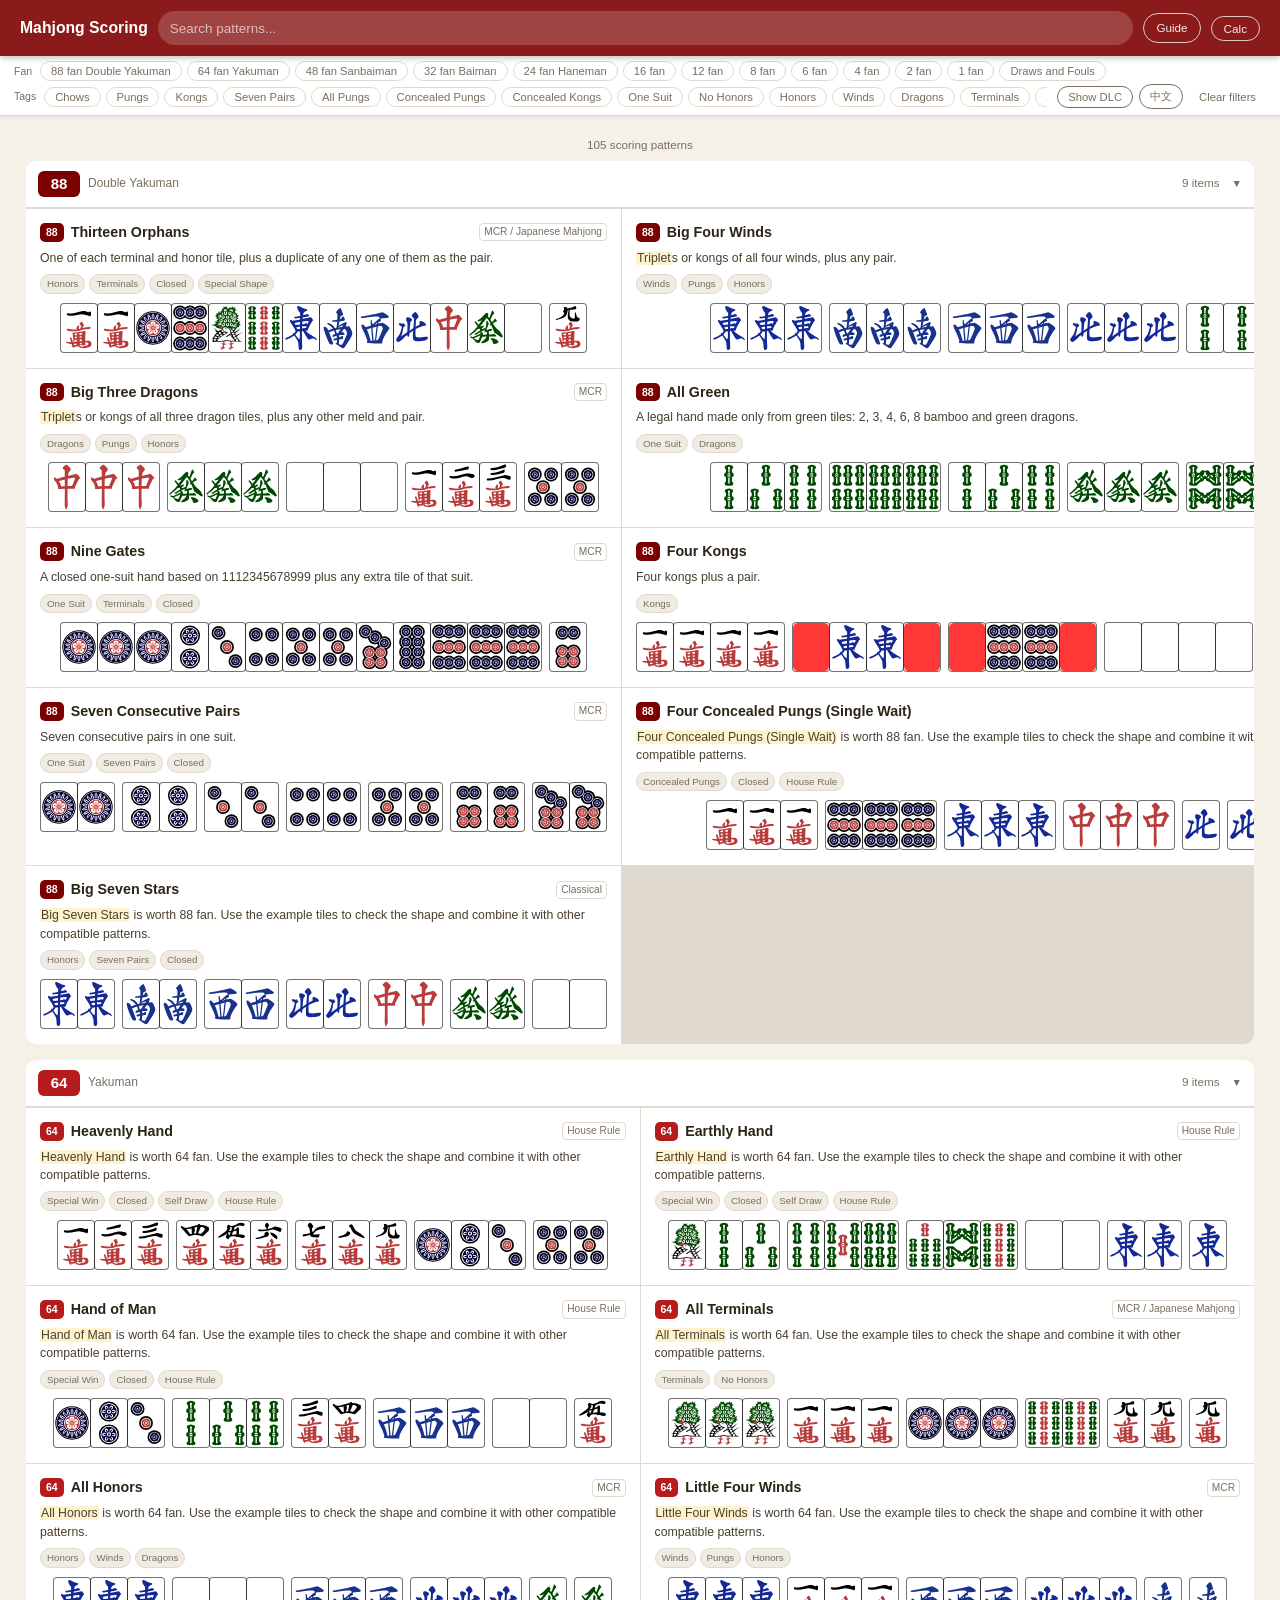
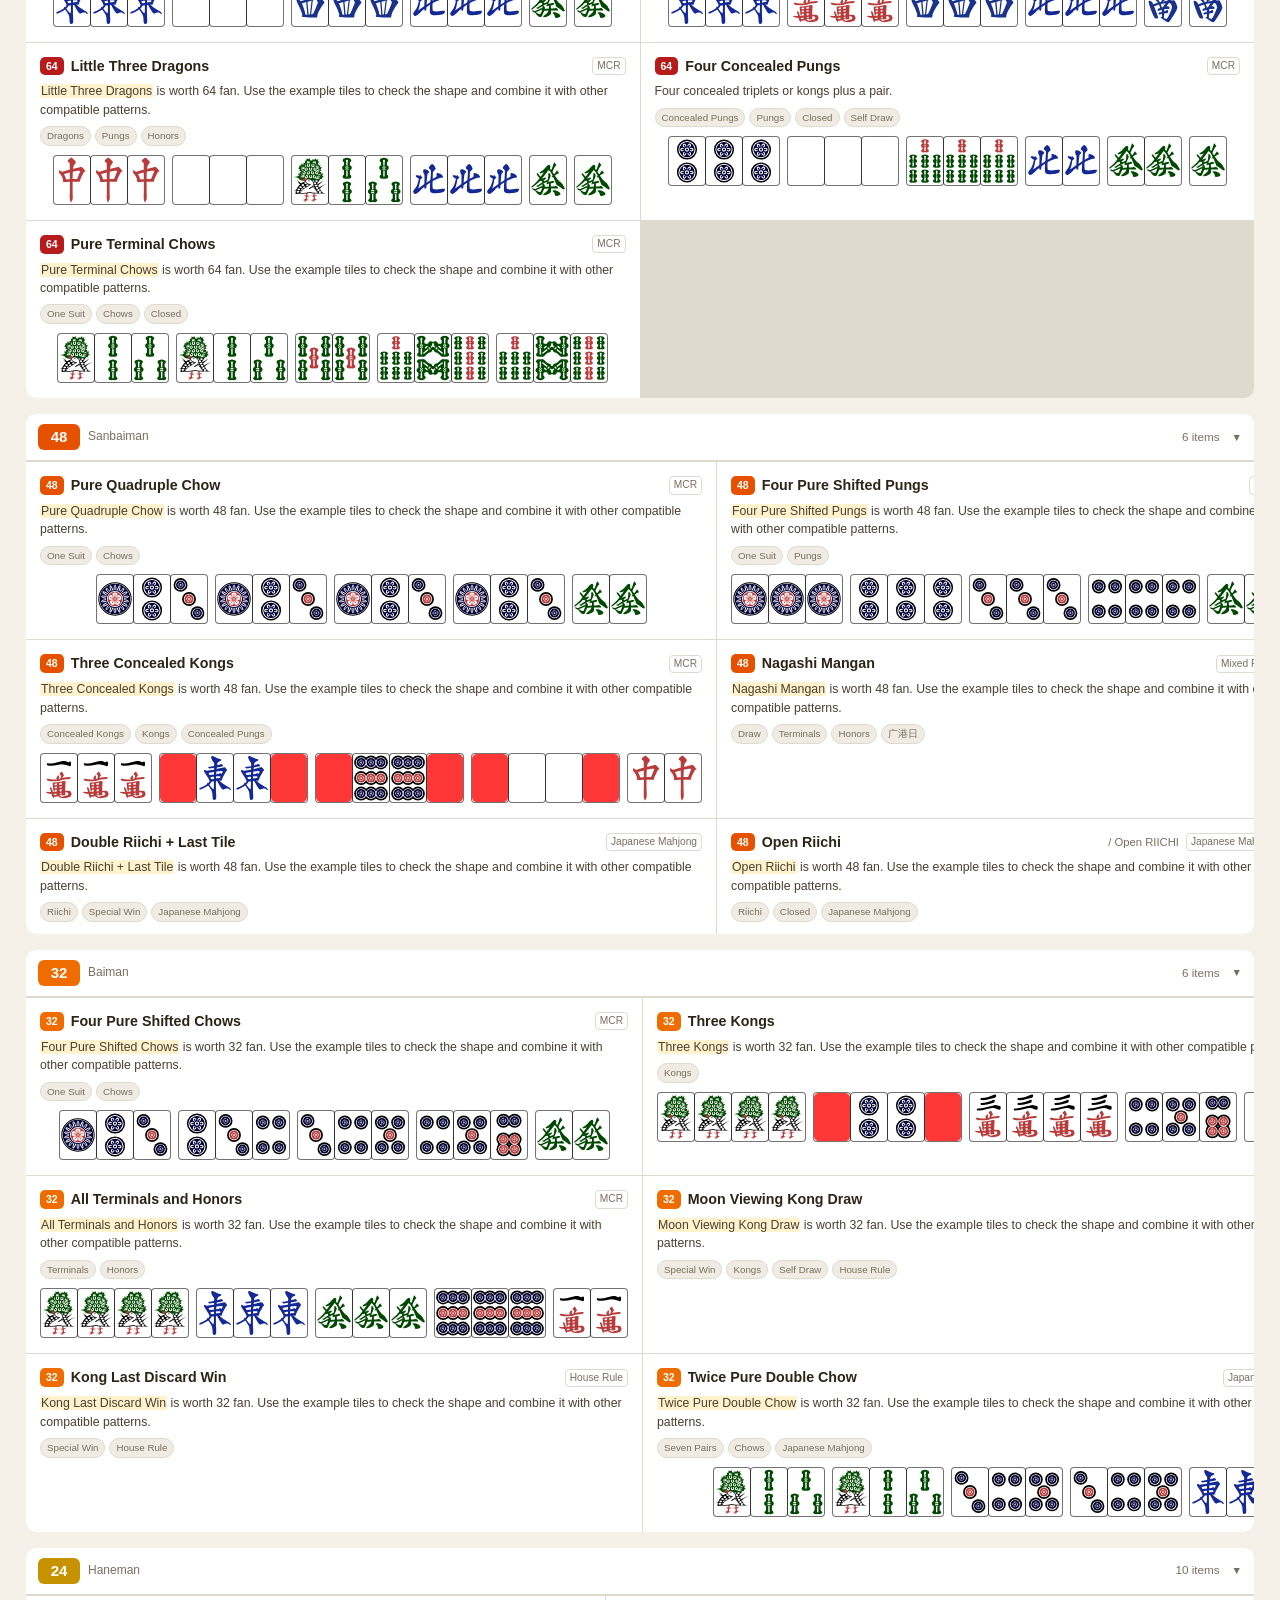
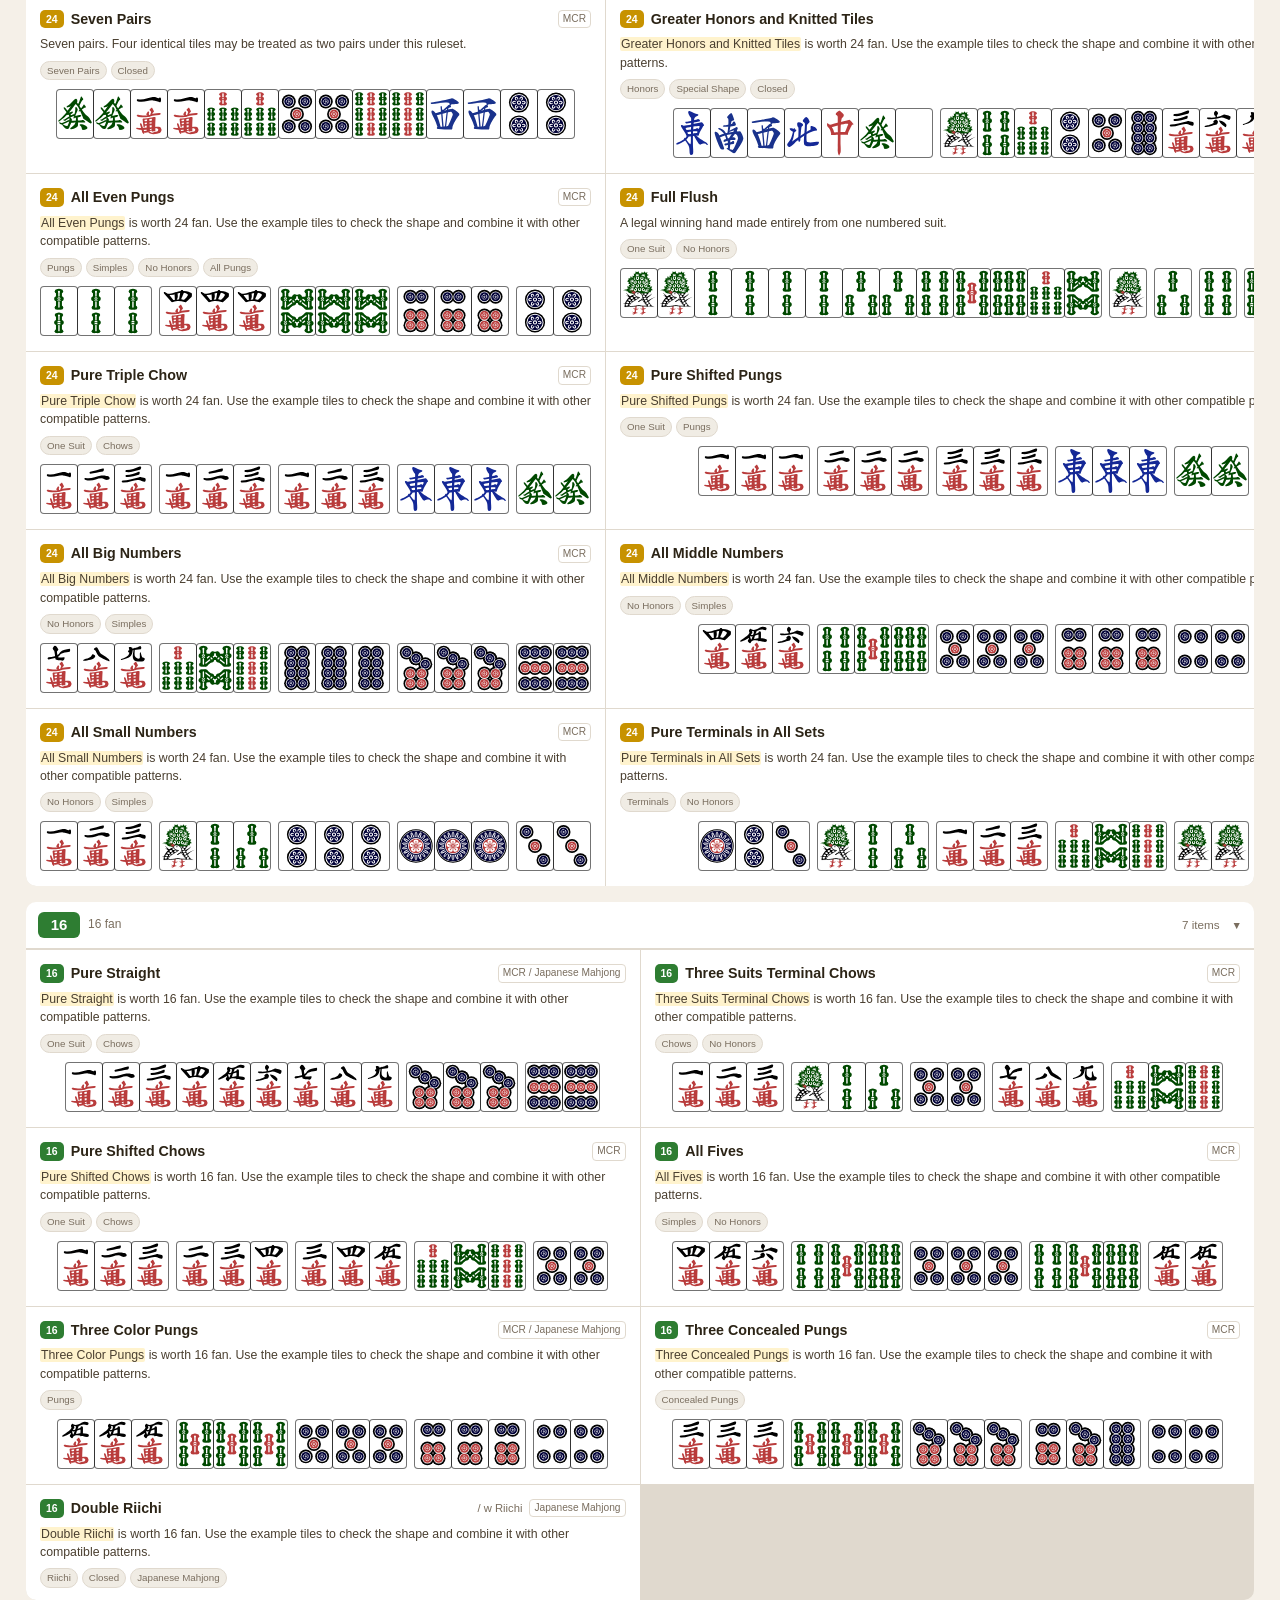
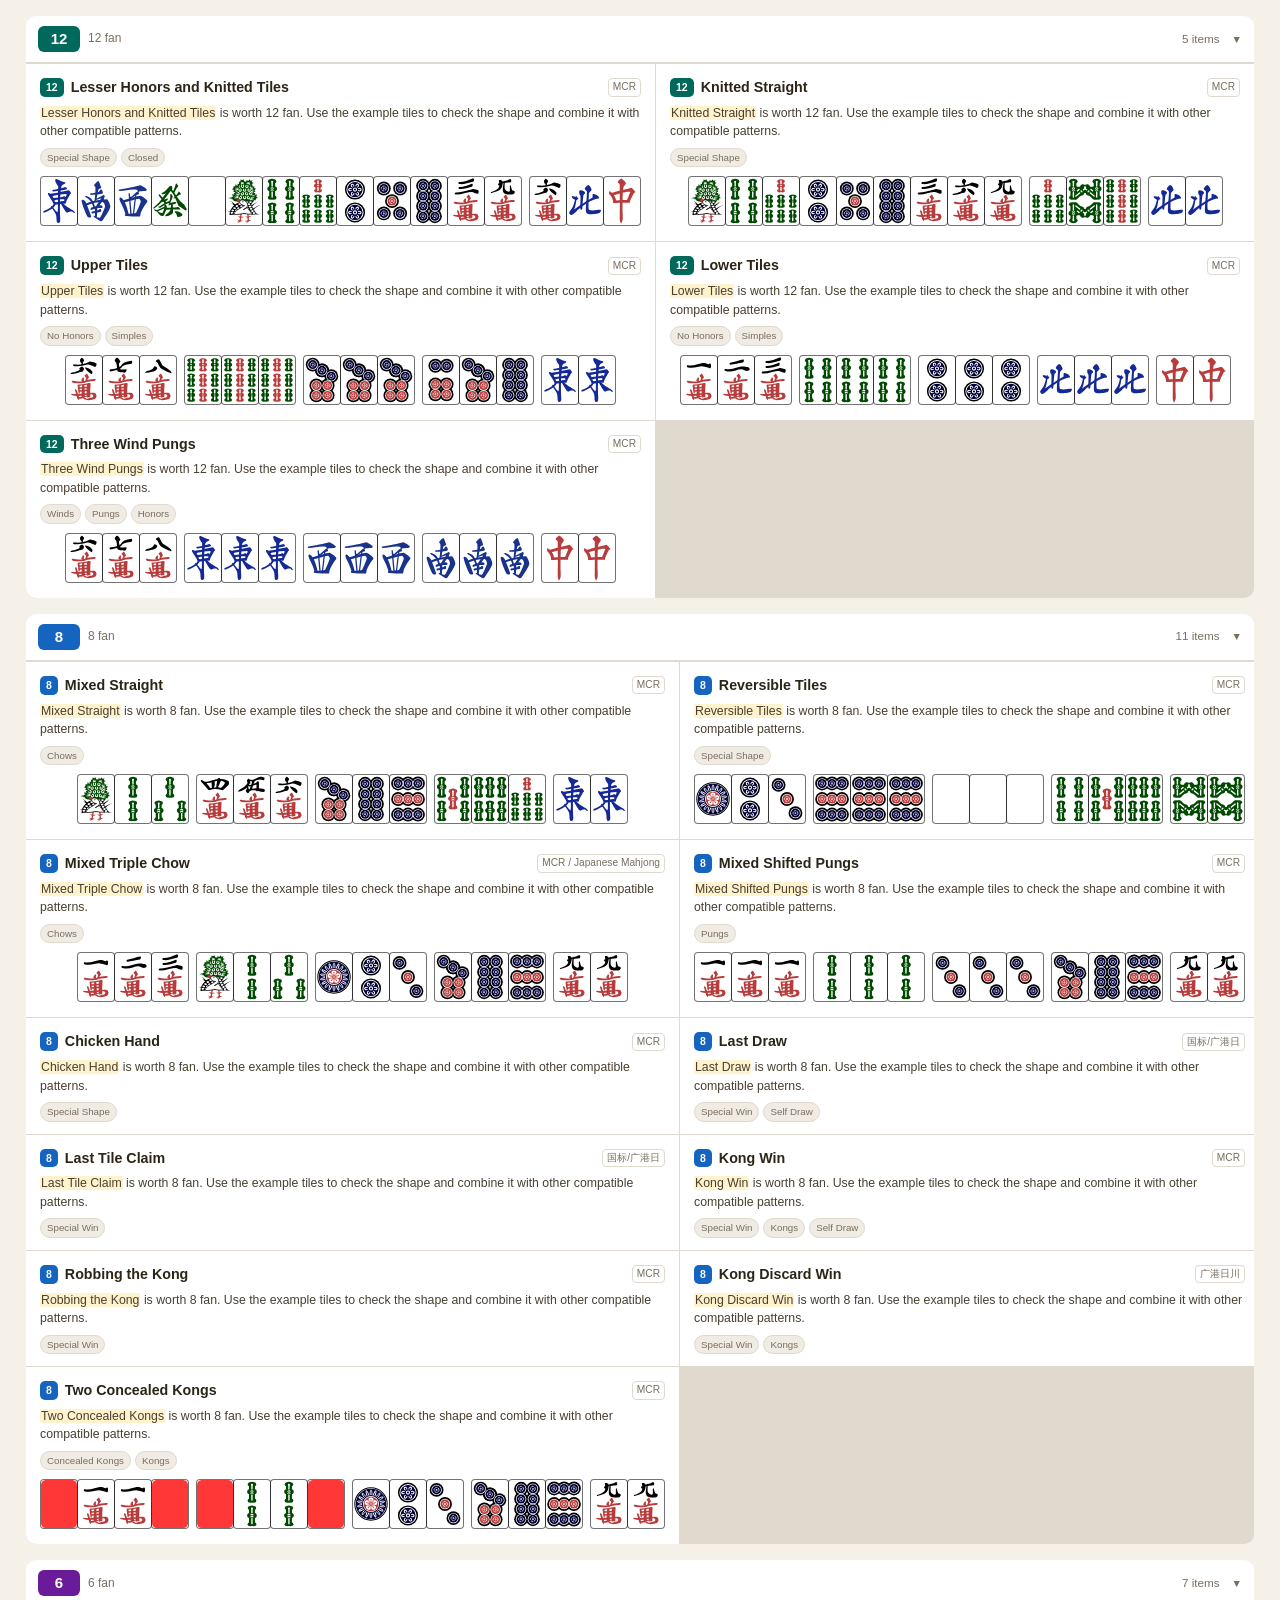
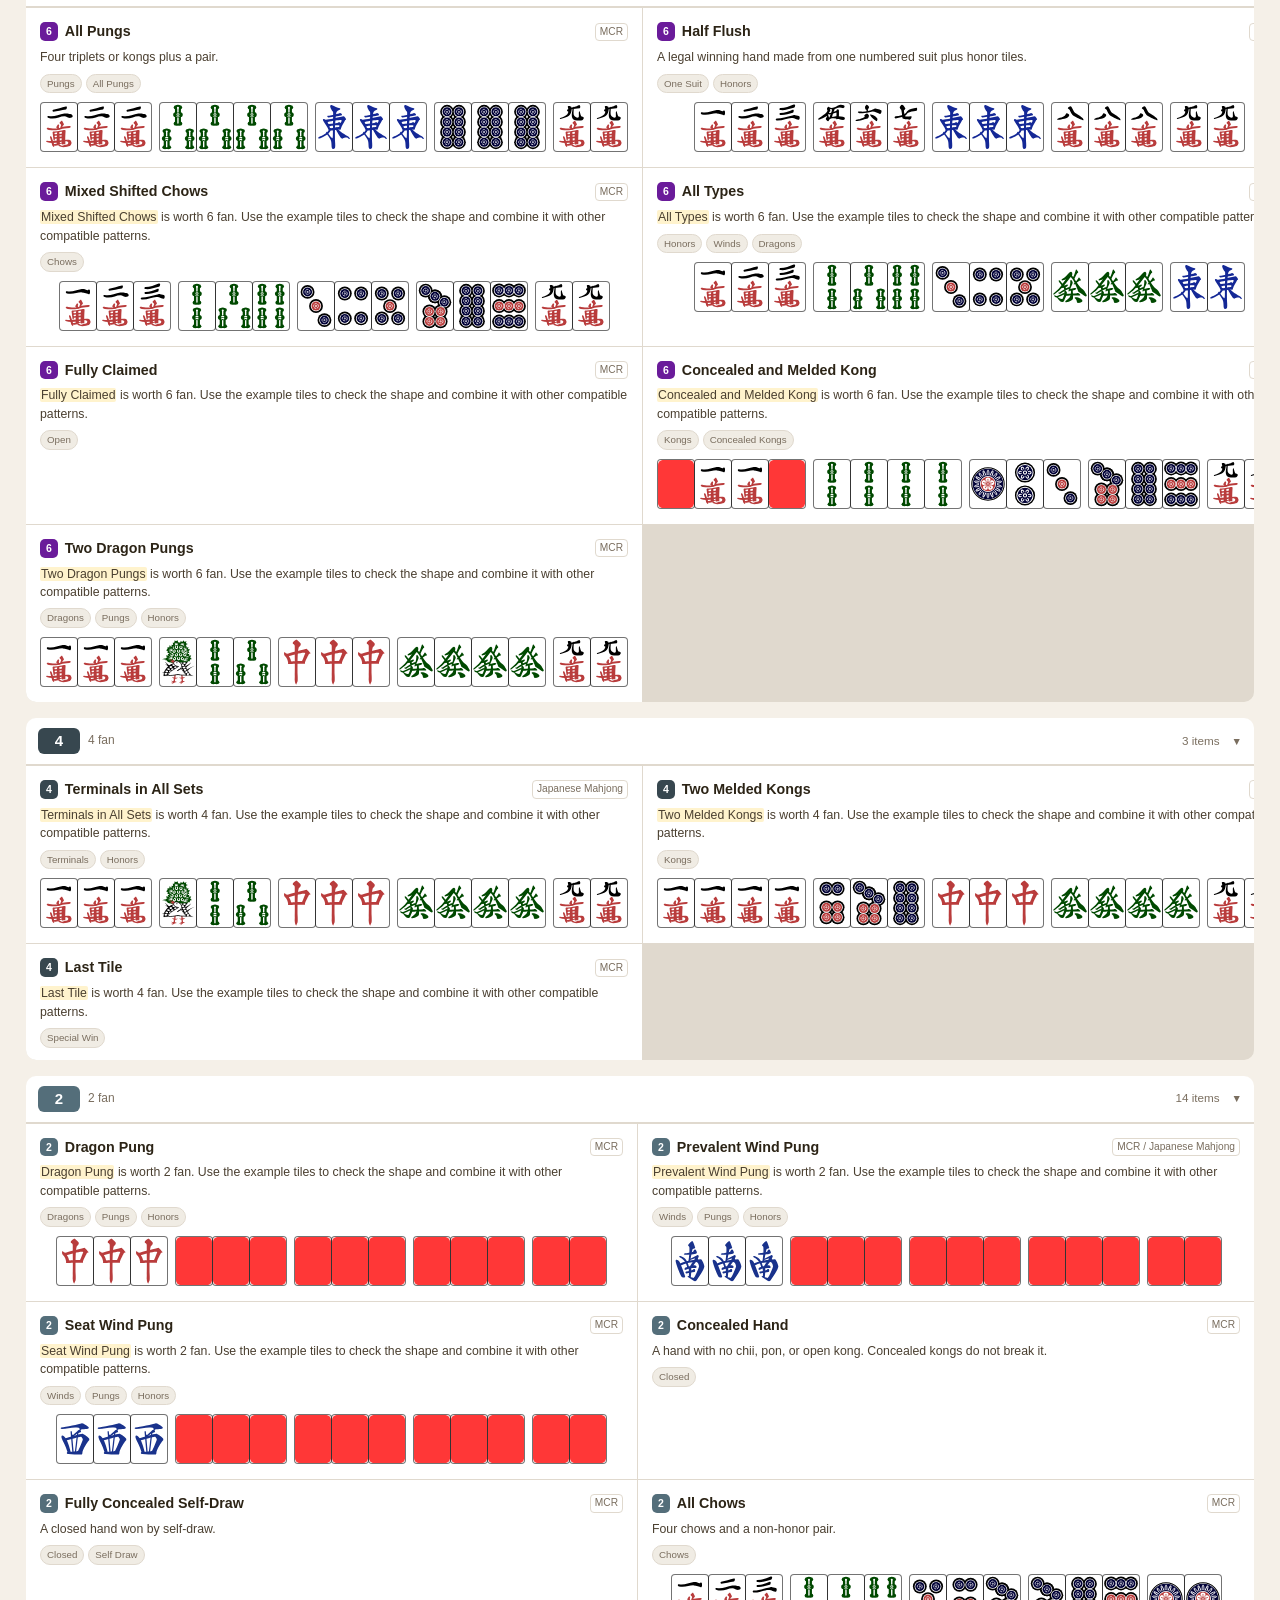
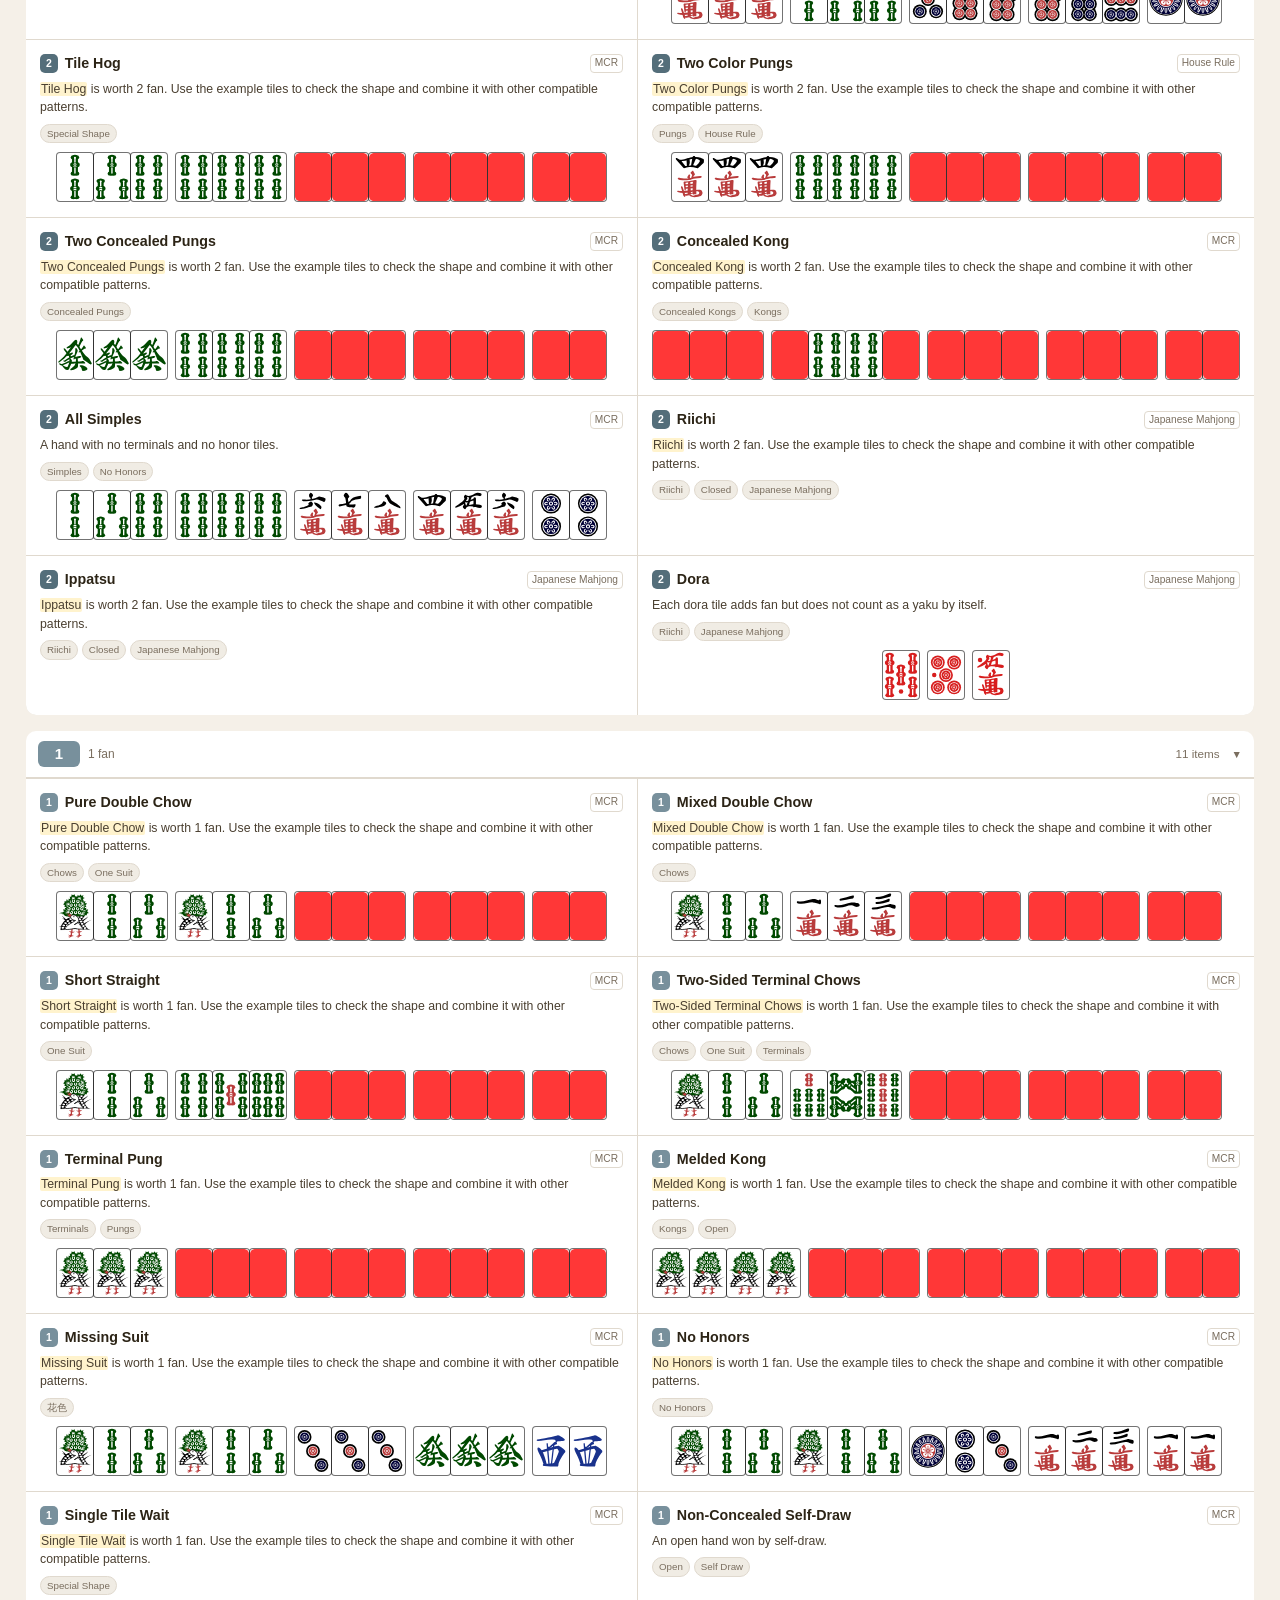
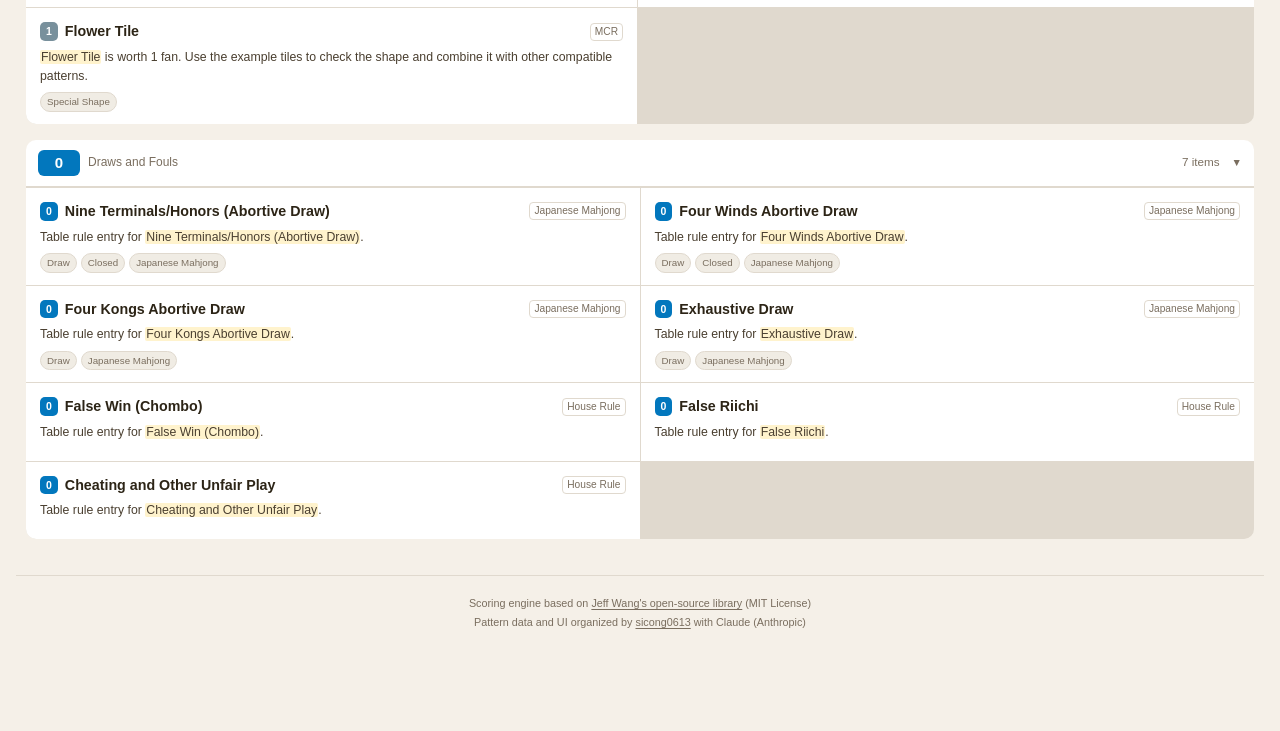
==== en/index.html @ 8b818575 "fix: concealed kong no longer breaks concealed-hand (门清) A concealed kong (暗杠) is a concealed triple" ====
<!DOCTYPE html>
<html lang="en">
<head>
  <meta charset="UTF-8">
  <meta name="viewport" content="width=device-width, initial-scale=1.0">
  <meta name="description" content="Mahjong scoring-pattern quick reference and hand calculator">
  <base href="../">
  <title>Mahjong Scoring Reference</title>
  <link rel="stylesheet" href="style.css?v=12">
</head>
<body>

  <header id="site-header">
    <div class="header-inner">
      <h1>Mahjong Scoring</h1>
      <input type="search" id="search-input" placeholder="Search patterns..." autocomplete="off" spellcheck="false">
      <a href="en/instruction.html" class="btn-outline" title="Beginner guide">Guide</a>
      <button id="hand-calc-btn" class="btn-outline" title="Hand calculator">Calc</button>
    </div>
  </header>

  <div id="filter-bar">
    <div class="filter-row" id="fan-filter-row">
      <span class="filter-label">Fan</span>
      <div class="chip-group" id="fan-chips"></div>
    </div>
    <div class="filter-row" id="tag-filter-row">
      <span class="filter-label">Tags</span>
      <div class="chip-group" id="tag-chips"></div>
    </div>
    <div class="filter-row filter-actions">
      <button id="dlc-toggle" class="btn-outline btn-sm">Show DLC</button>
      <button id="lang-toggle" class="btn-outline btn-sm">中文</button>
      <button id="clear-filters" class="btn-ghost btn-sm">Clear filters</button>
    </div>
  </div>

  <div id="results-summary"></div>

  <main id="fan-list"></main>

  <div id="calc-bar" class="hidden">
    <div class="calc-bar-inner">
      <span>Selected <strong id="calc-count">0</strong></span>
      <span class="calc-sep">|</span>
      <span>Total <strong id="calc-total">0</strong> fan</span>
      <button id="calc-clear" class="btn-ghost btn-sm">Clear</button>
      <button id="calc-close" class="btn-outline btn-sm">Exit</button>
    </div>
  </div>

  <div id="hand-calc-page" class="hc-page hidden">
    <div class="hc-topbar">
      <button id="hc-back" class="hc-btn-ghost" data-i18n="← 返回">← Back</button>
      <span class="hc-title" data-i18n="手牌计番">Hand Calc</span>
      <button id="hc-clear-all" class="hc-btn-ghost" data-i18n="清空">Clear</button>
    </div>

    <div class="hc-content">
      <div class="hc-section">
        <div class="hc-section-label"><span data-i18n="立牌">Standing</span> <span id="hc-standing-count">0/13</span></div>
        <div id="hc-standing-area" class="hc-tile-row"></div>
      </div>

      <div class="hc-section hc-win-row">
        <div class="hc-section-label"><span data-i18n="和牌张">Winning Tile</span></div>
        <div id="hc-win-area" class="hc-tile-row"></div>
        <div class="hc-select-tools">
          <label class="hc-select-toggle"><input type="checkbox" id="hc-select-mode"> Select</label>
          <button id="hc-set-meld" class="hc-btn-xs" disabled title="Make selected 3-4 tiles into a meld">Set Meld</button>
          <button id="hc-set-win" class="hc-btn-xs" disabled title="Set the selected tile as the winning tile">Win Tile</button>
          <button id="hc-del-sel" class="hc-btn-xs hc-btn-danger" disabled title="Delete selected tiles">Delete</button>
        </div>
      </div>

      <div class="hc-section">
        <div class="hc-section-label" data-i18n="副露">Melds</div>
        <div id="hc-meld-area" class="hc-meld-row"></div>
      </div>

      <div class="hc-section hidden" id="hc-buffer-section">
        <div class="hc-section-label"><span id="hc-buffer-label">Grouping (0/3)</span> <button id="hc-buffer-clear" class="hc-btn-ghost hc-btn-xs" data-i18n="取消">Cancel</button></div>
        <div id="hc-buffer-area" class="hc-tile-row"></div>
      </div>

      <div class="hc-section hc-settings">
        <label class="hc-check"><input type="checkbox" id="hc-self-drawn"> <span data-i18n="自摸">Self Draw</span></label>
        <label class="hc-check"><input type="checkbox" id="hc-dealer-win"> <span data-i18n="庄赢">Dealer</span></label>
        <label class="hc-check"><input type="checkbox" id="hc-last-tile"> <span data-i18n="和绝张">Last Tile</span></label>
        <label class="hc-check"><input type="checkbox" id="hc-kong-win"> <span data-i18n="杠上开花">Kong Draw</span></label>
        <label class="hc-check"><input type="checkbox" id="hc-gang-kai-chong"> <span data-i18n="杠上开铳">Kan Discard Win</span></label>
        <label class="hc-check"><input type="checkbox" id="hc-qiang-gang"> <span data-i18n="抢杠">Rob Kan</span></label>
        <label class="hc-check"><input type="checkbox" id="hc-wall-last"> <span data-i18n="海底捞月">Last Draw</span></label>
        <label class="hc-check"><input type="checkbox" id="hc-river-last"> <span data-i18n="河底捞鱼">Last Discard</span></label>
        <label class="hc-check"><input type="checkbox" id="hc-fan-tian_he"> <span data-i18n="天和">Heavenly Hand</span></label>
        <label class="hc-check"><input type="checkbox" id="hc-fan-di_he"> <span data-i18n="地和">Earthly Hand</span></label>
        <label class="hc-check"><input type="checkbox" id="hc-fan-ren_he"> <span data-i18n="人和">Hand of Man</span></label>
        <label class="hc-check"><input type="checkbox" id="hc-liuju-manguan"> <span data-i18n="流局满贯">Great Exhaustive Draw</span></label>
      </div>

      <div class="hc-section hc-winds">
        <label><span data-i18n="圈风">Round Wind</span> <select id="hc-prevalent"><option value="" selected data-i18n="—">—</option><option value="0" data-i18n="东">East</option><option value="1" data-i18n="南">South</option><option value="2" data-i18n="西">West</option><option value="3" data-i18n="北">North</option></select></label>
        <label><span data-i18n="门风">Seat Wind</span> <select id="hc-seat"><option value="" selected data-i18n="—">—</option><option value="0" data-i18n="东">East</option><option value="1" data-i18n="南">South</option><option value="2" data-i18n="西">West</option><option value="3" data-i18n="北">North</option></select></label>
        <label><span data-i18n="花牌">Flowers</span> <input type="number" id="hc-flowers" min="0" max="8" value="0"></label>
      </div>

      <div class="hc-section hc-dora-row">
        <label class="hc-check">
          <input type="checkbox" id="hc-dora">
          <span data-i18n="宝牌">Dora</span>
          <select id="hc-dora-count" disabled>
            <option value="1">1</option><option value="2">2</option><option value="3">3</option><option value="4">4</option><option value="5">5</option>
            <option value="6">6</option><option value="7">7</option><option value="8">8</option><option value="9">9</option><option value="10">10</option>
          </select>
          <span data-i18n="张">tiles</span>
        </label>
      </div>

      <div class="hc-section hc-riichi-row">
        <label class="hc-check">
          <input type="checkbox" id="hc-riichi">
          <select id="hc-riichi-type" disabled>
            <option value="riichi" data-i18n="立直">Riichi</option>
            <option value="double_riichi" data-i18n="二立直">Double Riichi</option>
            <option value="open_riichi" data-i18n="明牌立直">Open Riichi</option>
          </select>
        </label>
        <label class="hc-check">
          <input type="checkbox" id="hc-ippatsu" disabled>
          <span data-i18n="一发">Ippatsu</span>
        </label>
      </div>

      <div class="hc-section hc-calc-row">
        <button id="hc-calc-btn" class="hc-calc-btn" disabled data-i18n="计 算">Calculate</button>
        <button id="hc-upload-btn" class="hc-upload-btn" disabled title="Calculate and upload fan data">Upload</button>
        <button id="hc-recognize-btn" class="hc-recog-btn" title="Recognize tiles from a photo">📷</button>
        <button id="hc-kb-toggle" class="hc-kb-btn" title="Collapse keyboard">⌨</button>
      </div>

      <div id="hc-result" class="hc-result hidden"></div>
    </div>

    <div class="hc-bottom">
      <div class="hc-mode-row">
        <button class="hc-mode-btn active" data-mode="standing" data-i18n="立牌">Standing</button>
        <button class="hc-mode-btn" data-mode="meld" data-i18n="吃/碰">Chii/Pon</button>
        <button class="hc-mode-btn" data-mode="minggang" data-i18n="明杠">Open Kong</button>
        <button class="hc-mode-btn" data-mode="angang" data-i18n="暗杠">Concealed Kong</button>
      </div>
      <div id="hc-picker" class="hc-picker"></div>
    </div>

    <div id="hc-recog-modal" class="hc-recog-overlay hidden">
      <div class="hc-recog-box">
        <div class="hc-recog-head">
          <strong>Photo Recognition</strong>
          <button id="hc-recog-close" class="hc-btn-ghost">x</button>
        </div>
        <div class="hc-recog-bar">
          <input id="hc-recog-file" type="file" accept="image/*">
          <button id="hc-recog-roi" class="hc-recog-mini" hidden>Select hand area</button>
          <button id="hc-recog-clear" class="hc-recog-mini" hidden>Clear area</button>
        </div>
        <p class="hc-recog-hint">Upload a full photo, then draw a rectangle around your hand. Rotated tiles can be used to identify open melds or the winning tile.</p>
        <div id="hc-recog-msg" class="hc-recog-msg"></div>
        <canvas id="hc-recog-canvas" hidden></canvas>
        <div id="hc-recog-summary" class="hc-recog-summary"></div>
        <div id="hc-recog-tiles" class="hc-recog-tiles"></div>
        <div class="hc-recog-actions">
          <button id="hc-recog-fill-manual" class="hc-recog-mini" disabled title="Fill only standing tiles">Fill Standing</button>
          <button id="hc-recog-fill" class="hc-calc-btn" disabled>Accept</button>
        </div>
      </div>
    </div>
  </div>

  <footer id="site-footer">
    <p>Scoring engine based on <a href="https://github.com/summerinsects/mahjong-algorithm" target="_blank" rel="noopener">Jeff Wang's open-source library</a> (MIT License)</p>
    <p>Pattern data and UI organized by <a href="https://github.com/sicong0613/Mahjong_rules" target="_blank" rel="noopener">sicong0613</a> with Claude (Anthropic)</p>
  </footer>

  <script src="data/glossary_en.js?v=1"></script>
  <script src="data/fans.js?v=4"></script>
  <script src="data/fans_en.js?v=2"></script>
  <script src="data/wasm_name_map.js?v=3"></script>
  <script src="data/fan_calculator.js?v=3"></script>
  <script src="calculator.js?v=3"></script>
  <script src="calc-ui.js?v=19"></script>
  <script src="script.js?v=4"></script>
</body>
</html>
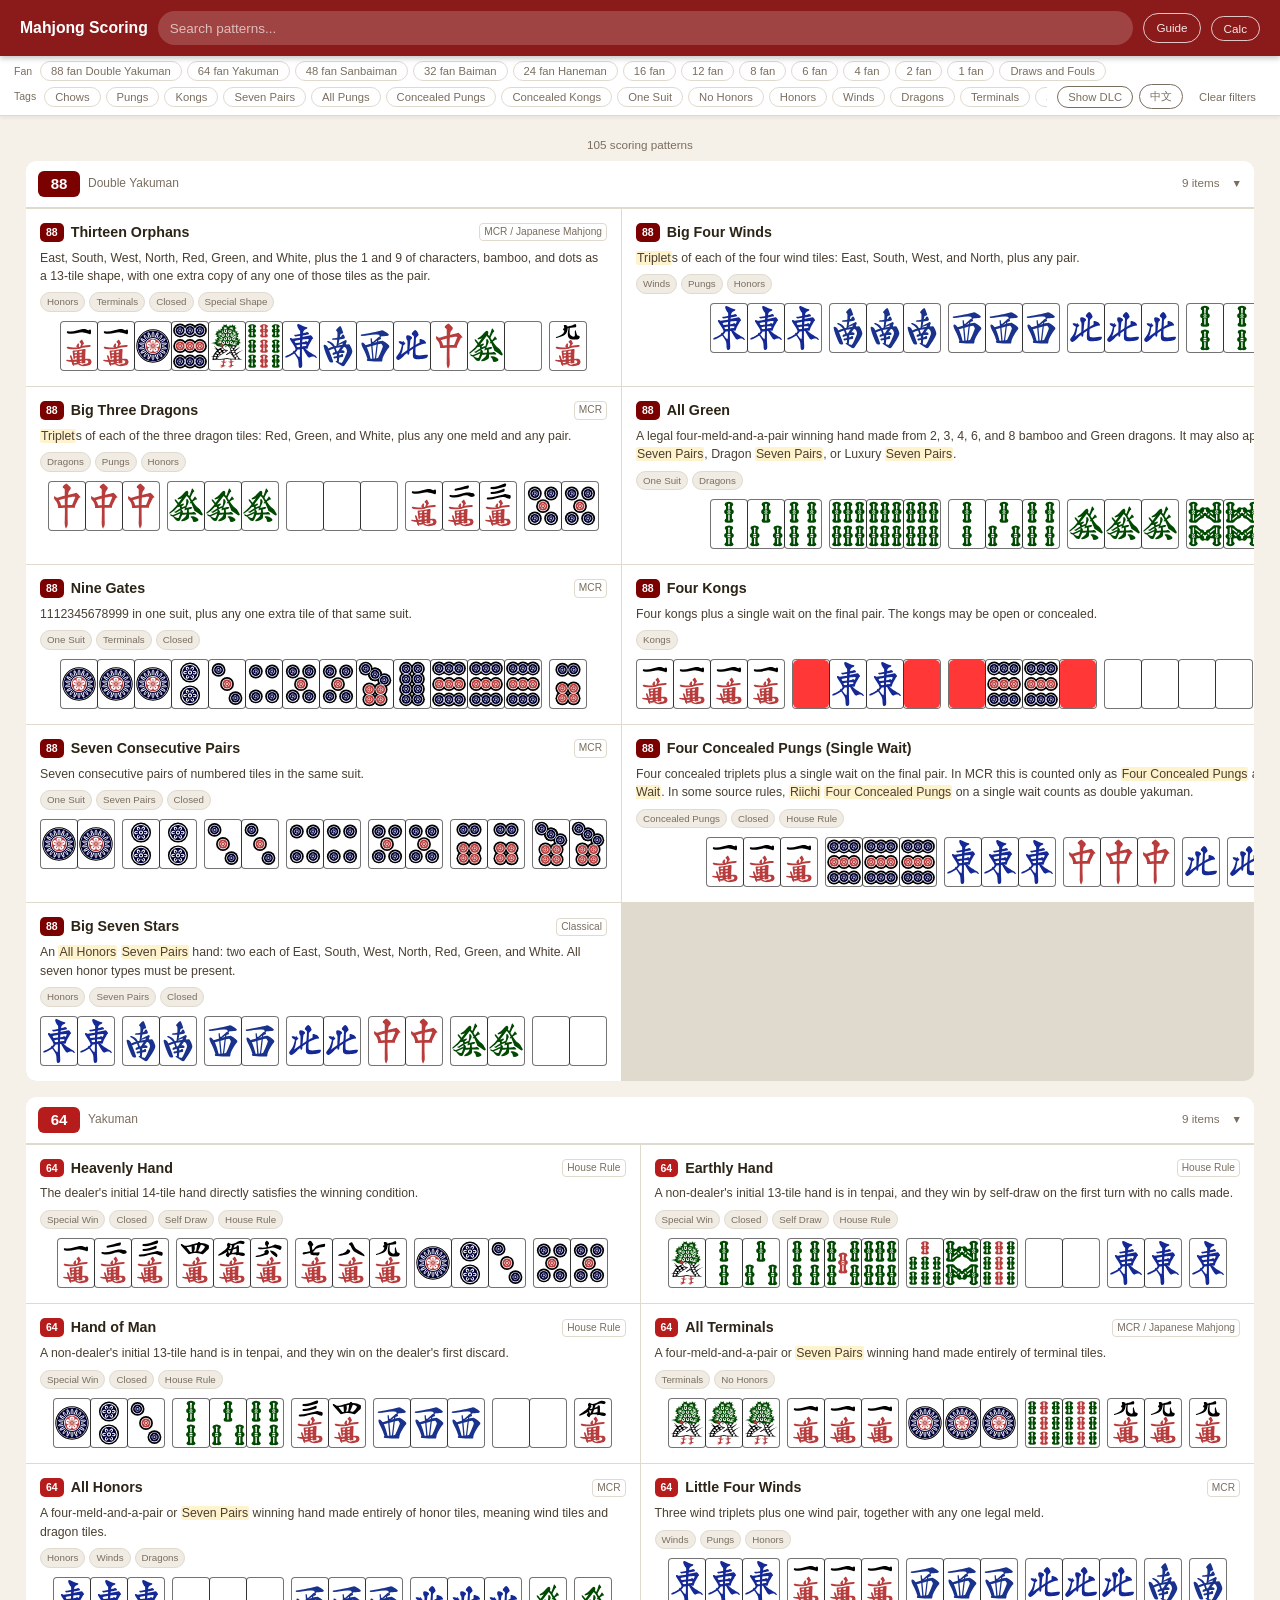
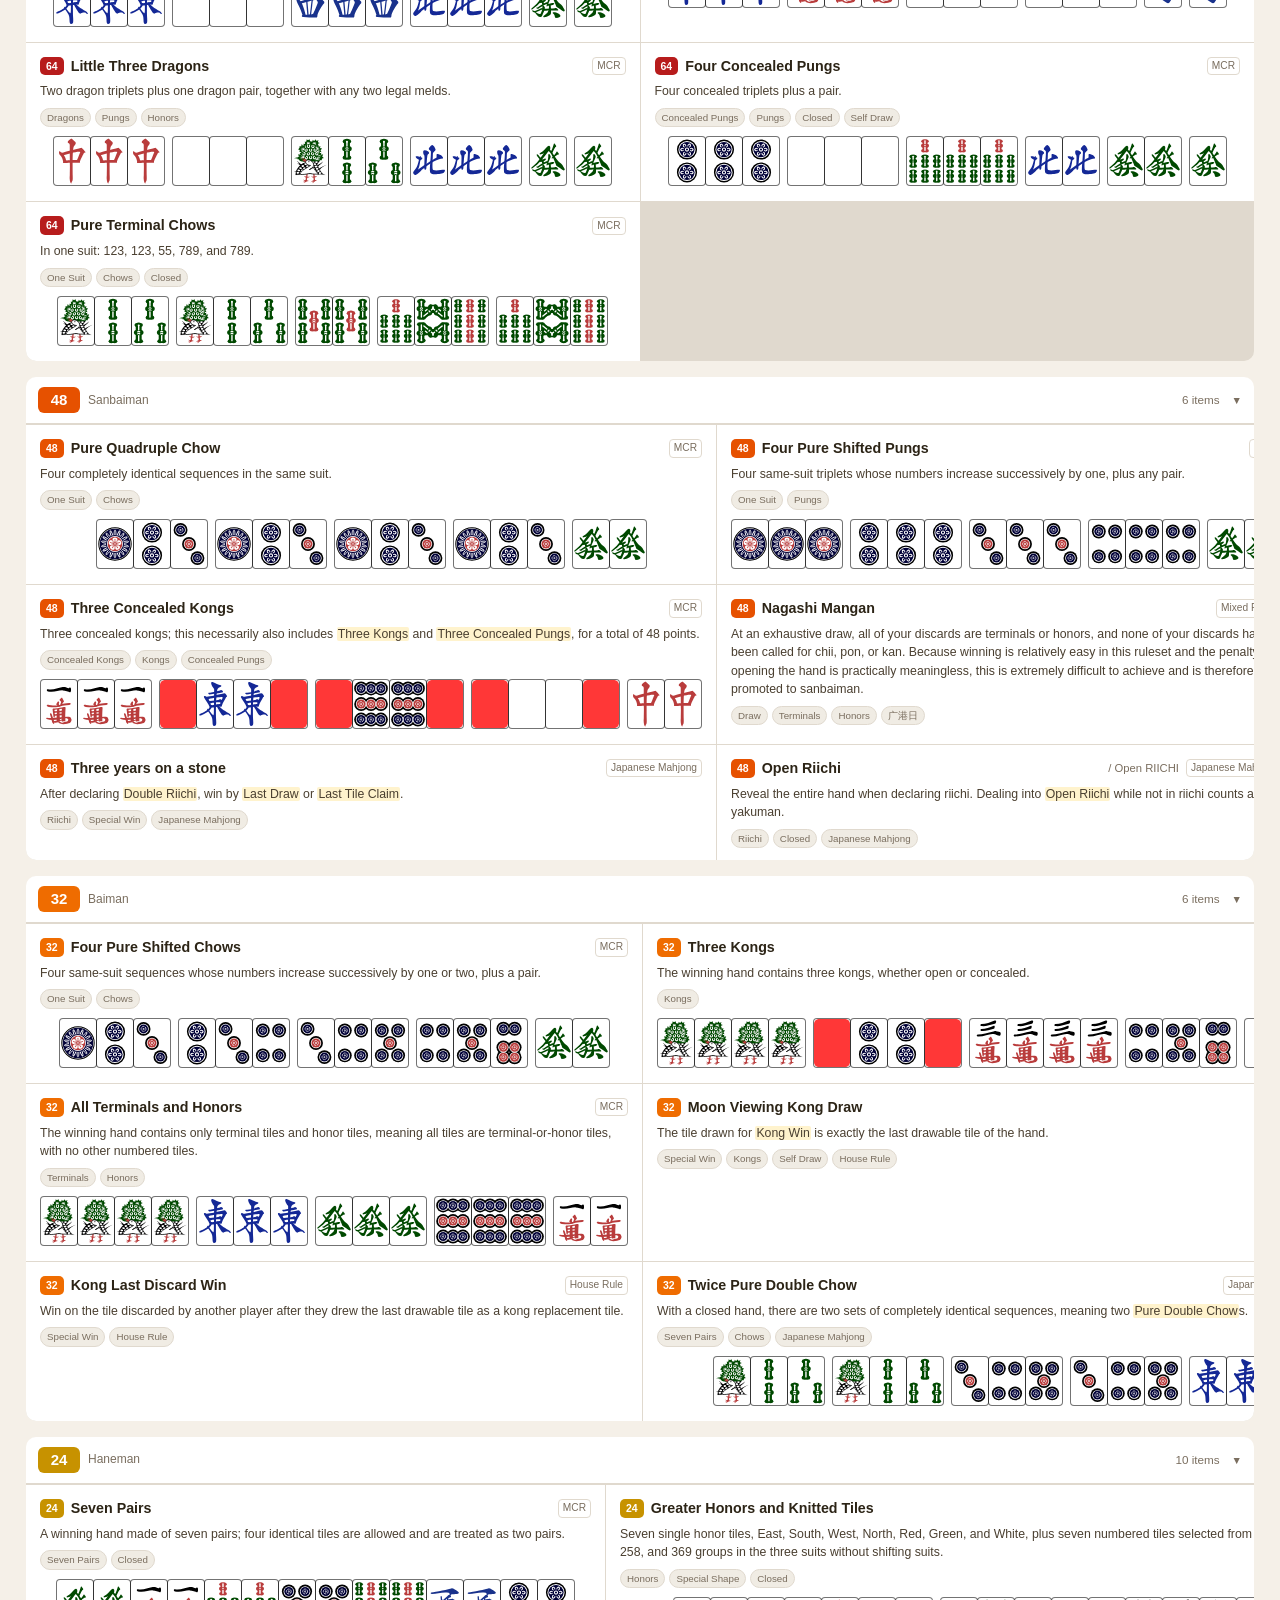
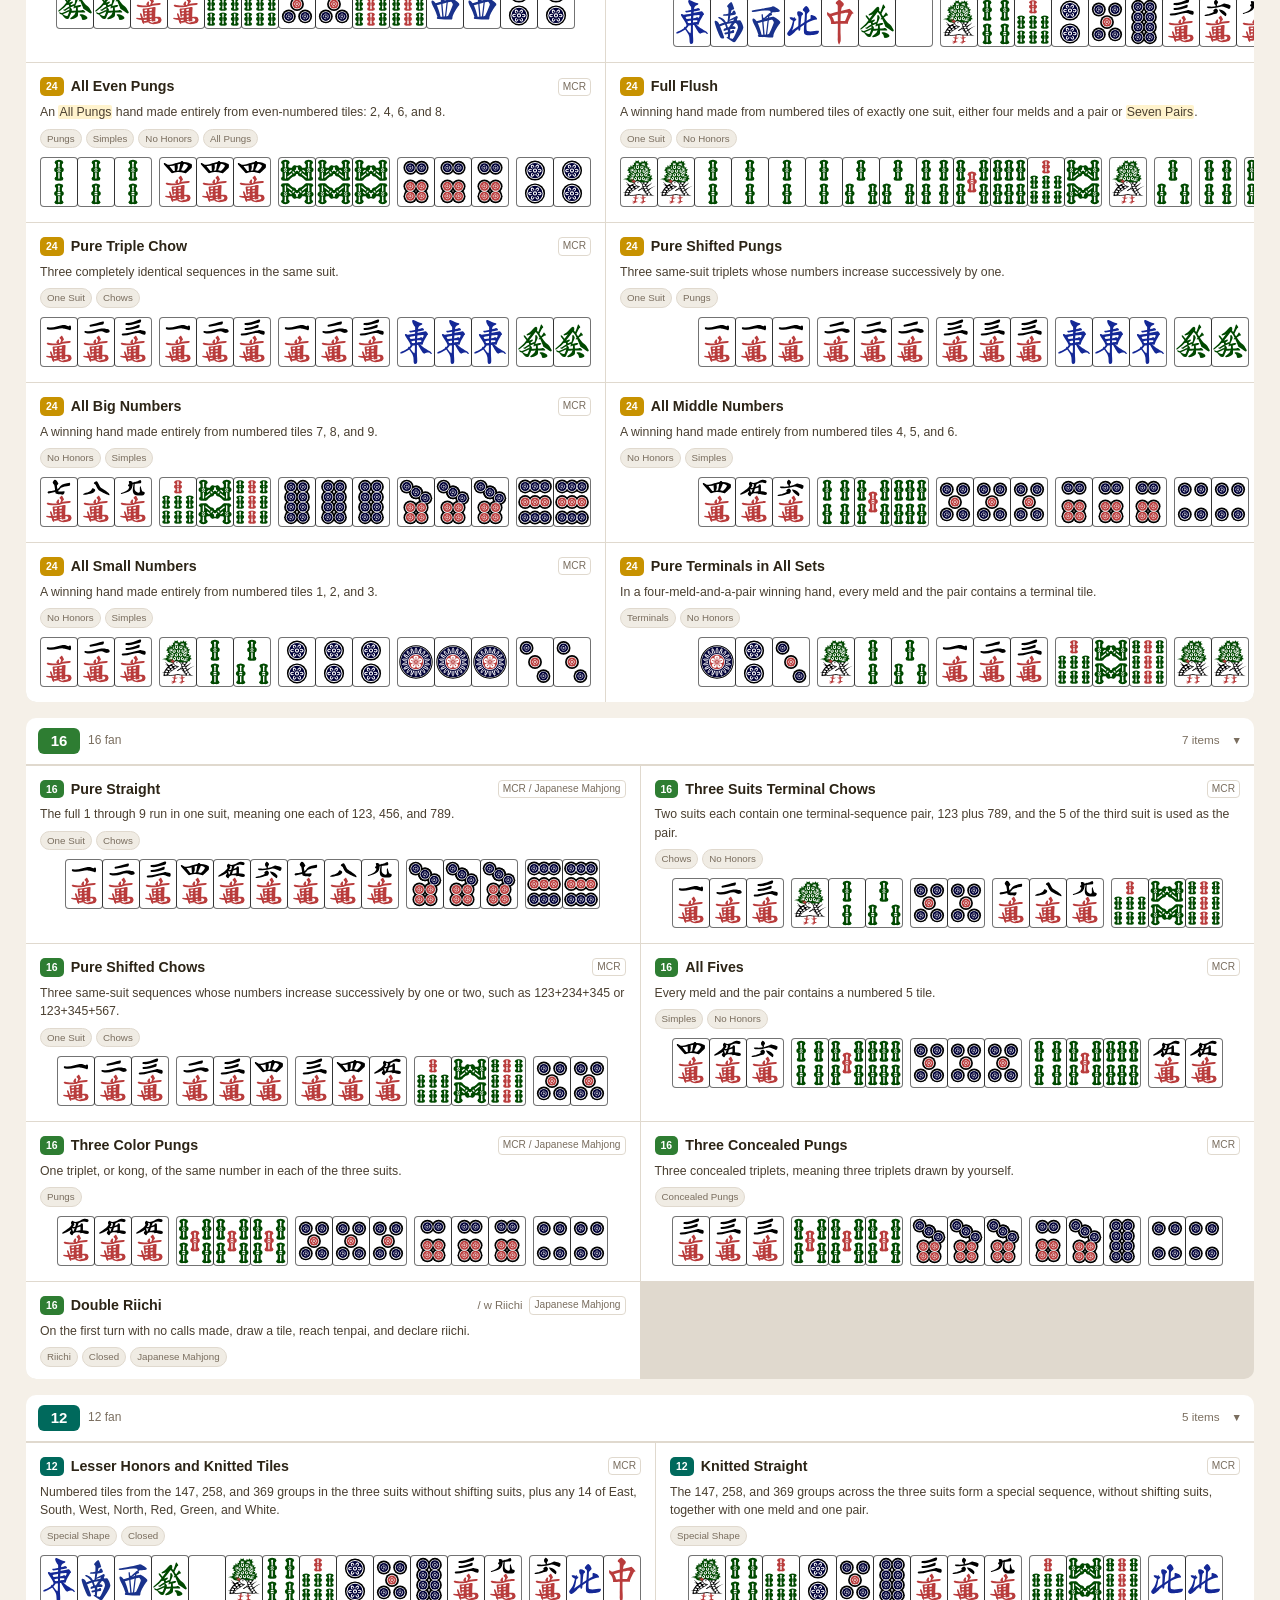
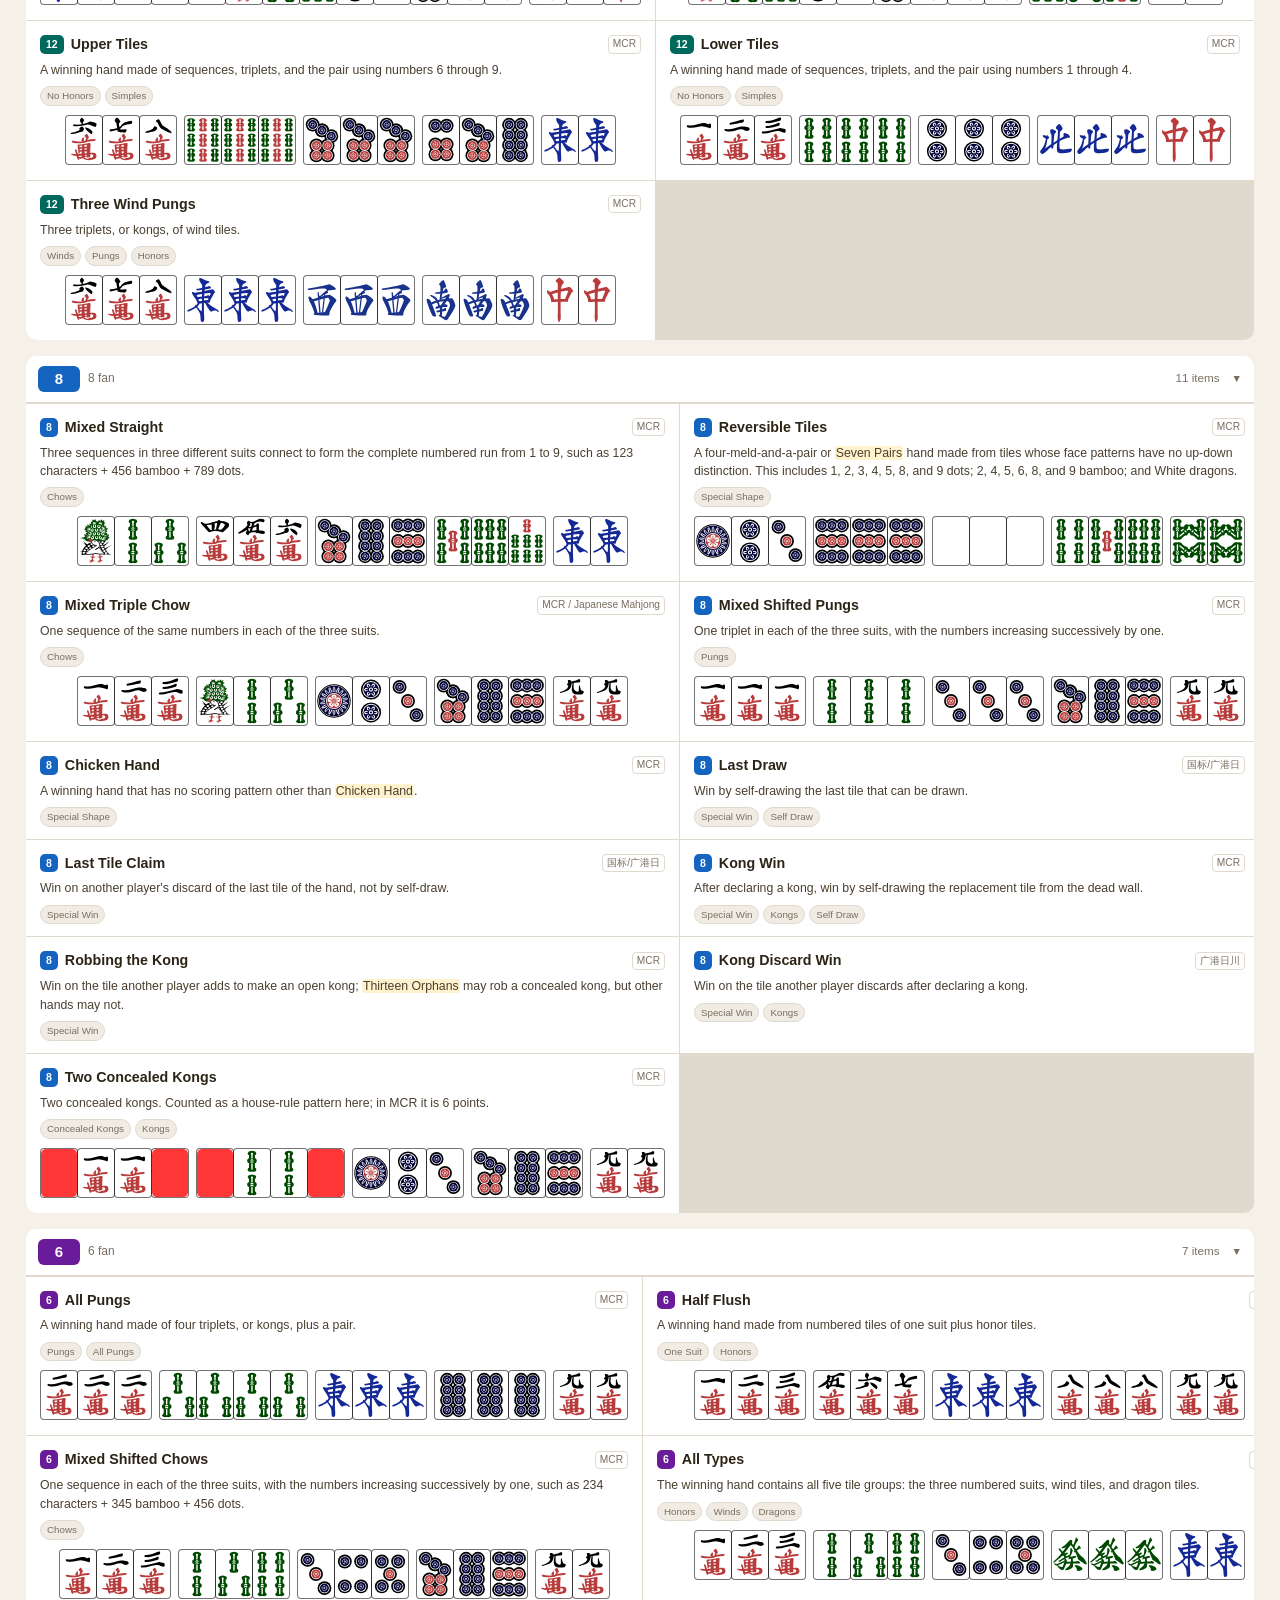
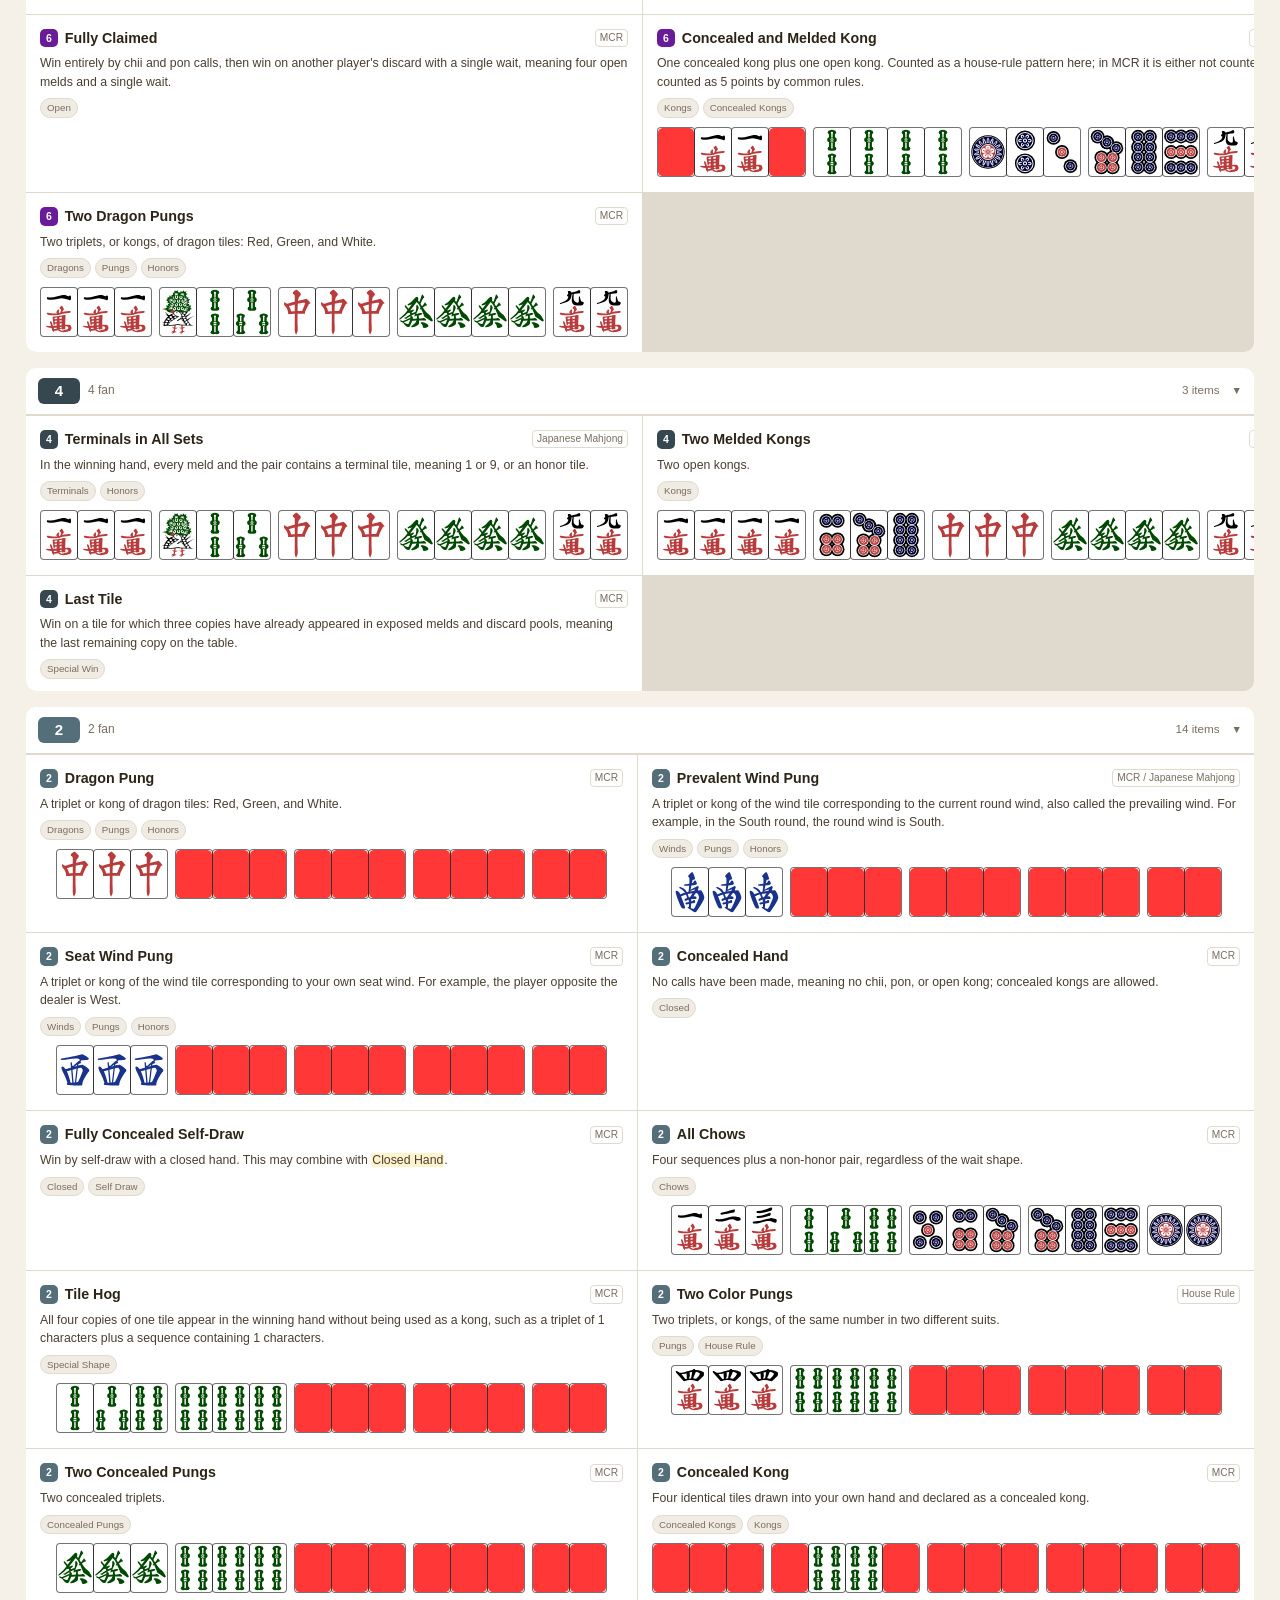
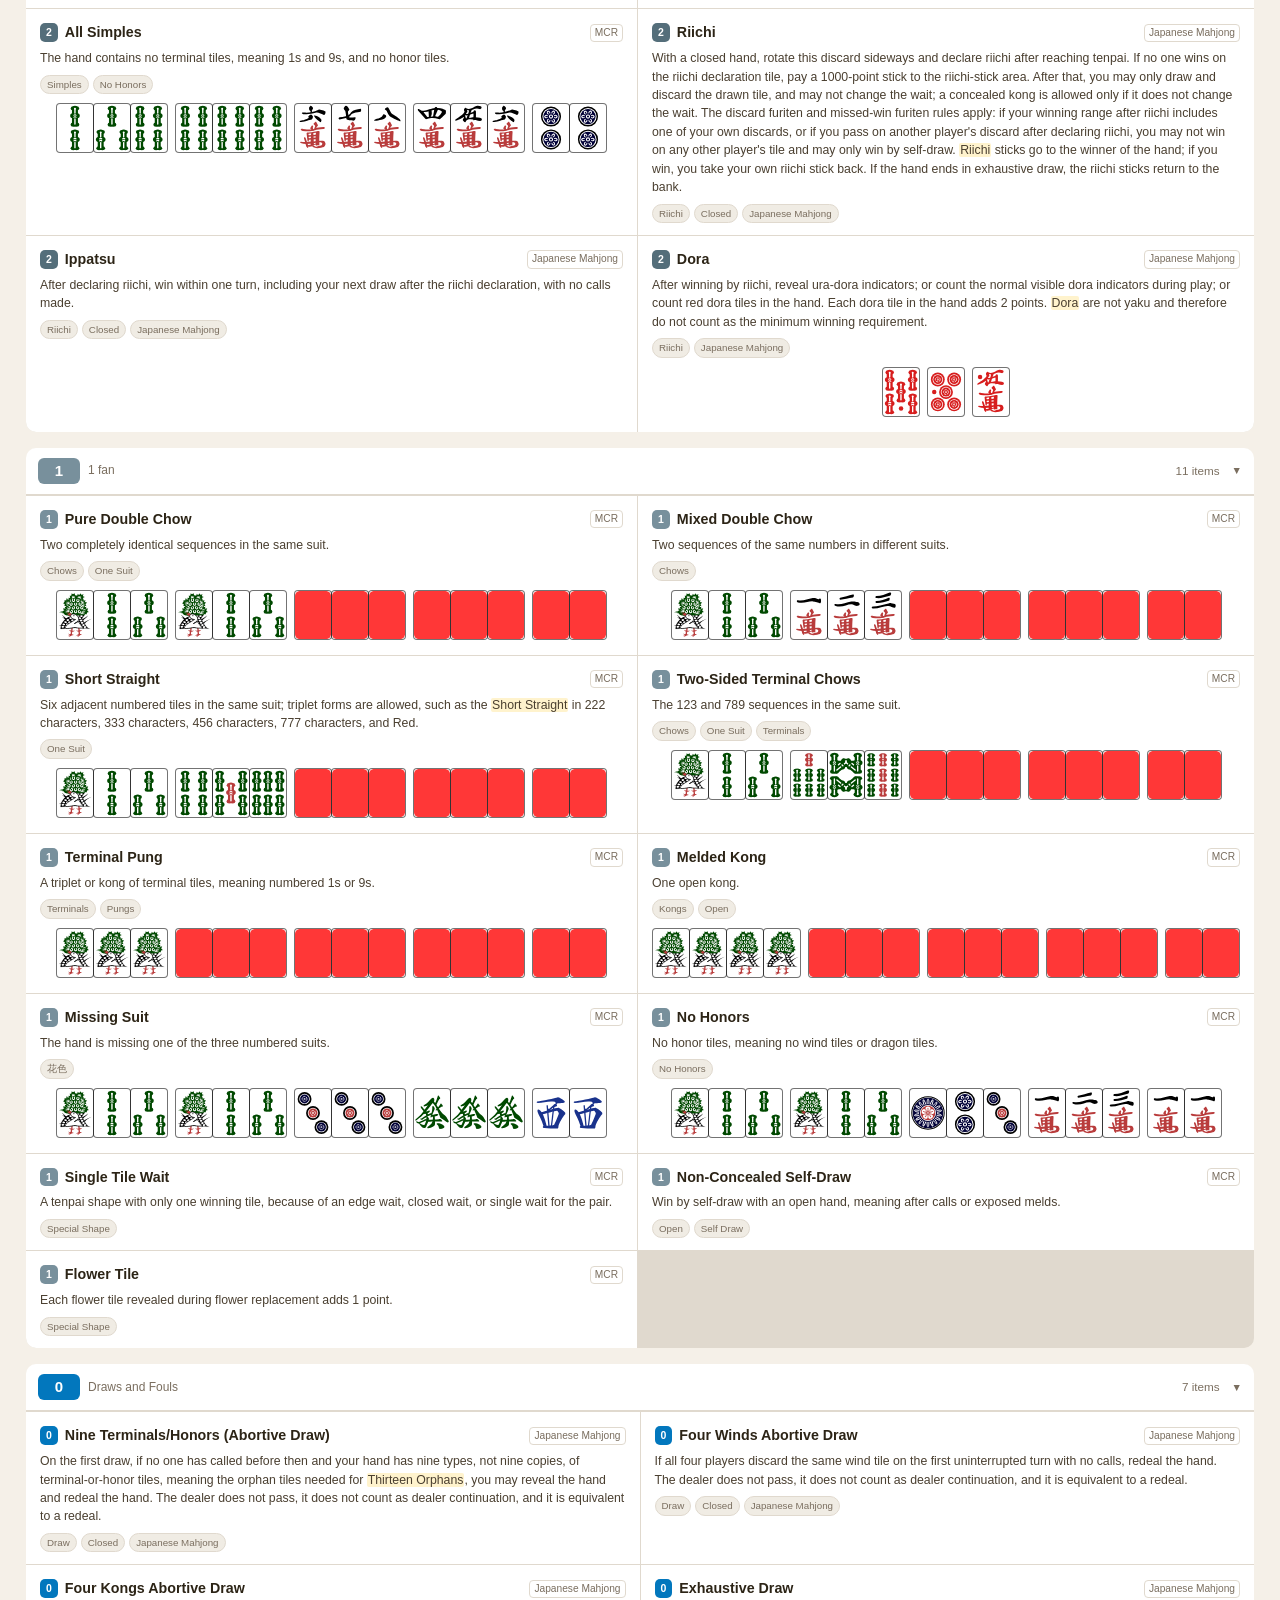
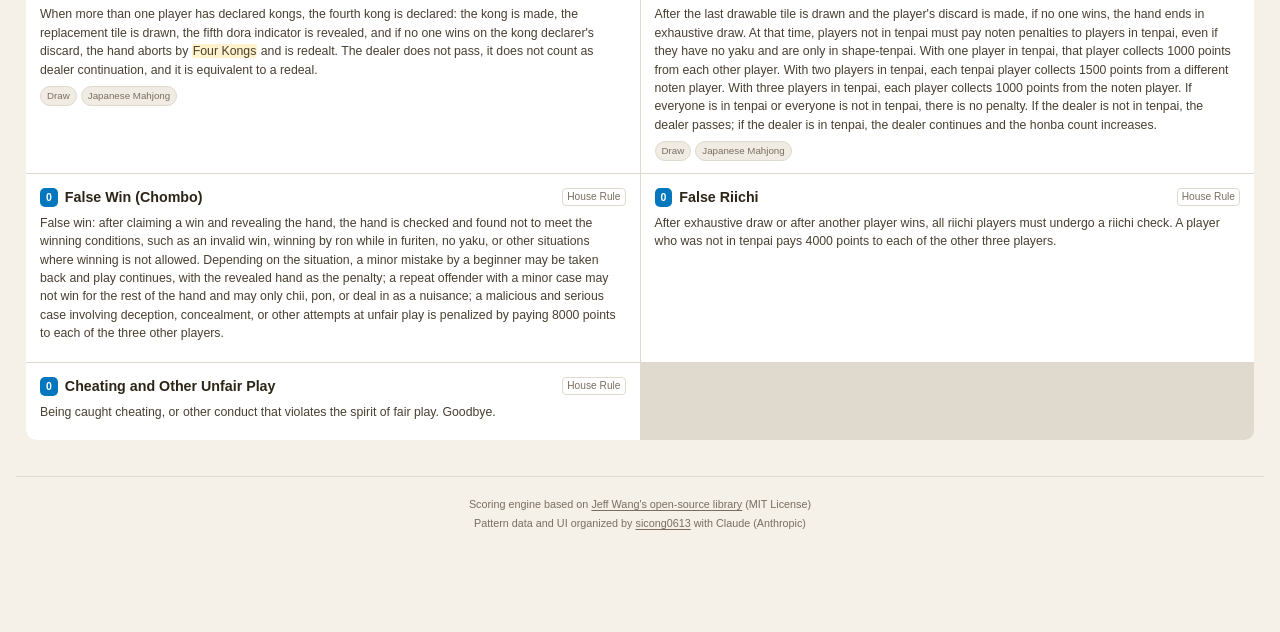
==== commit 7761429a: "fix(en): tile-back white border in guide; rename 石上三年 - Add .tile-sm[src$="X.svg"] { padding:0; obje" ====
--- a/en/index.html
+++ b/en/index.html
@@ -181,12 +181,12 @@
   </footer>
 
   <script src="data/glossary_en.js?v=1"></script>
-  <script src="data/fans.js?v=4"></script>
+  <script src="data/fans.js?v=6"></script>
   <script src="data/fans_en.js?v=2"></script>
   <script src="data/wasm_name_map.js?v=3"></script>
   <script src="data/fan_calculator.js?v=3"></script>
   <script src="calculator.js?v=3"></script>
-  <script src="calc-ui.js?v=19"></script>
+  <script src="calc-ui.js?v=20"></script>
   <script src="script.js?v=4"></script>
 </body>
 </html>
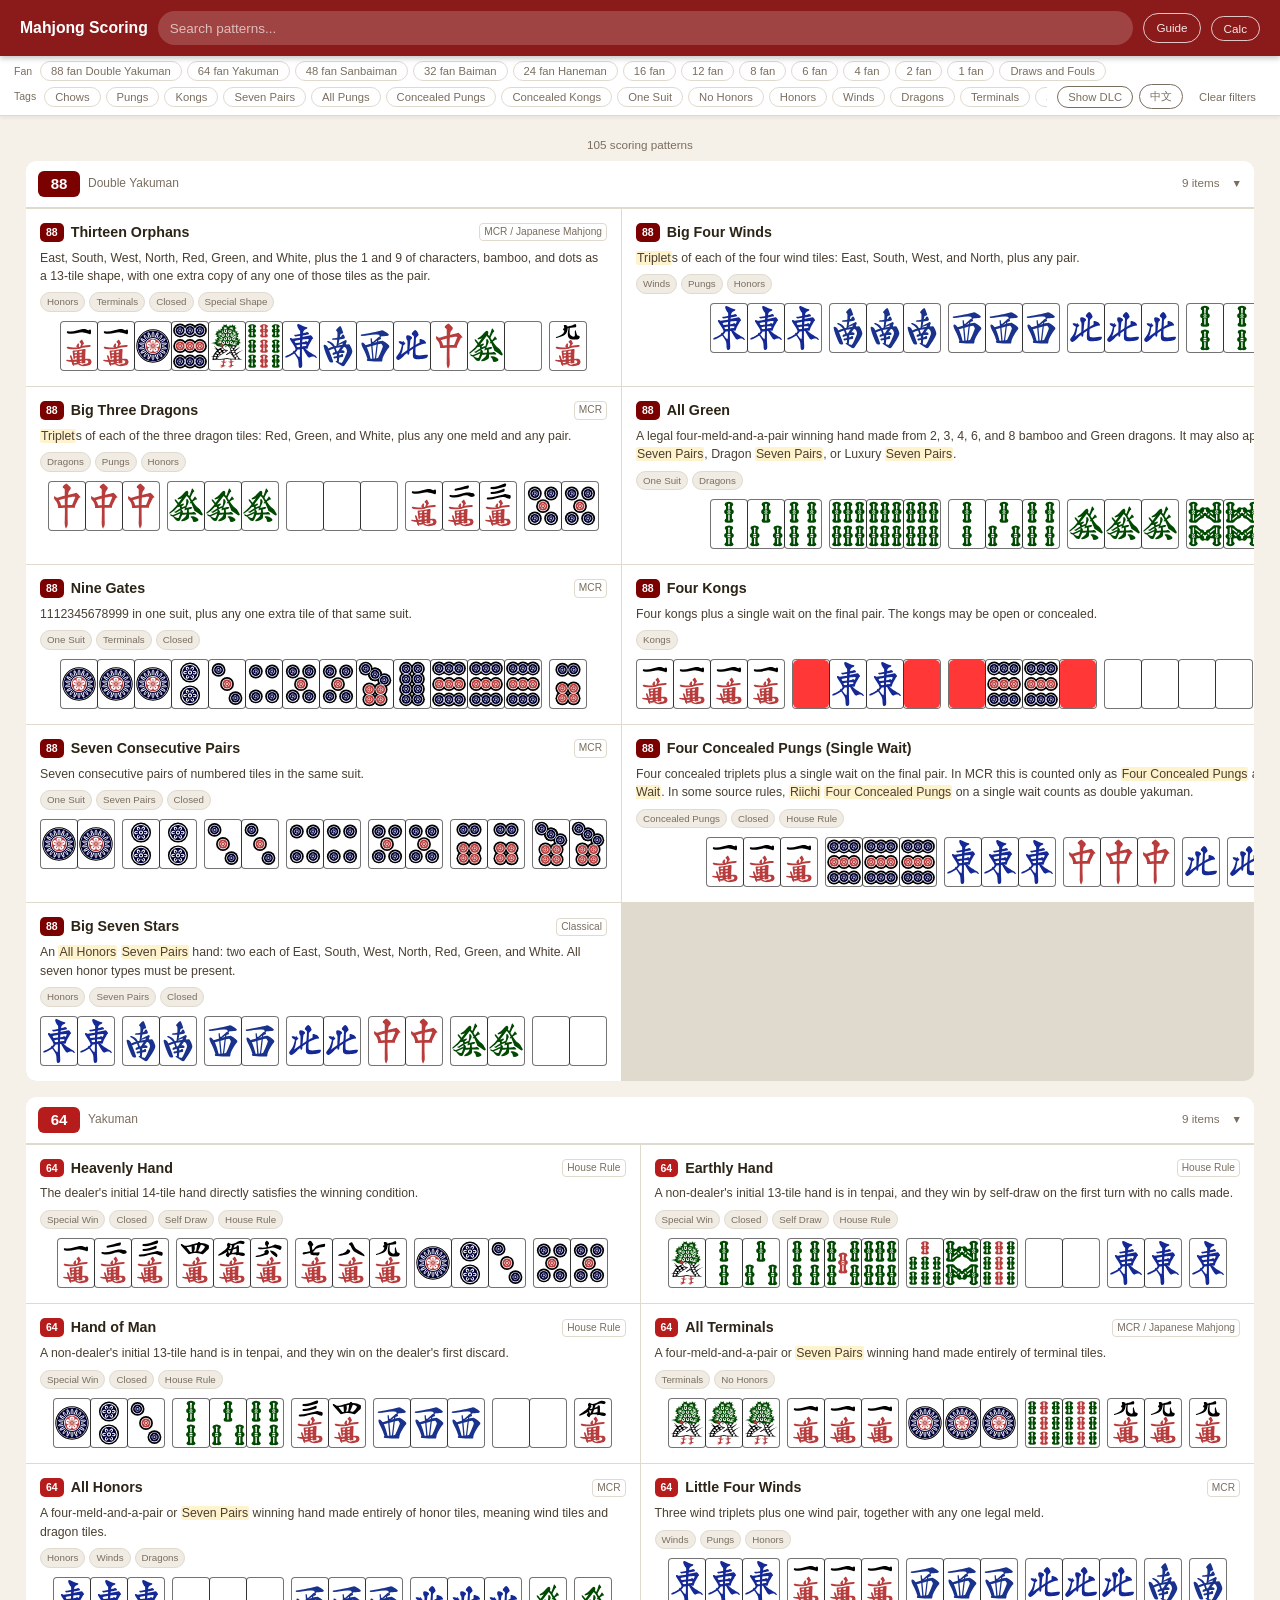
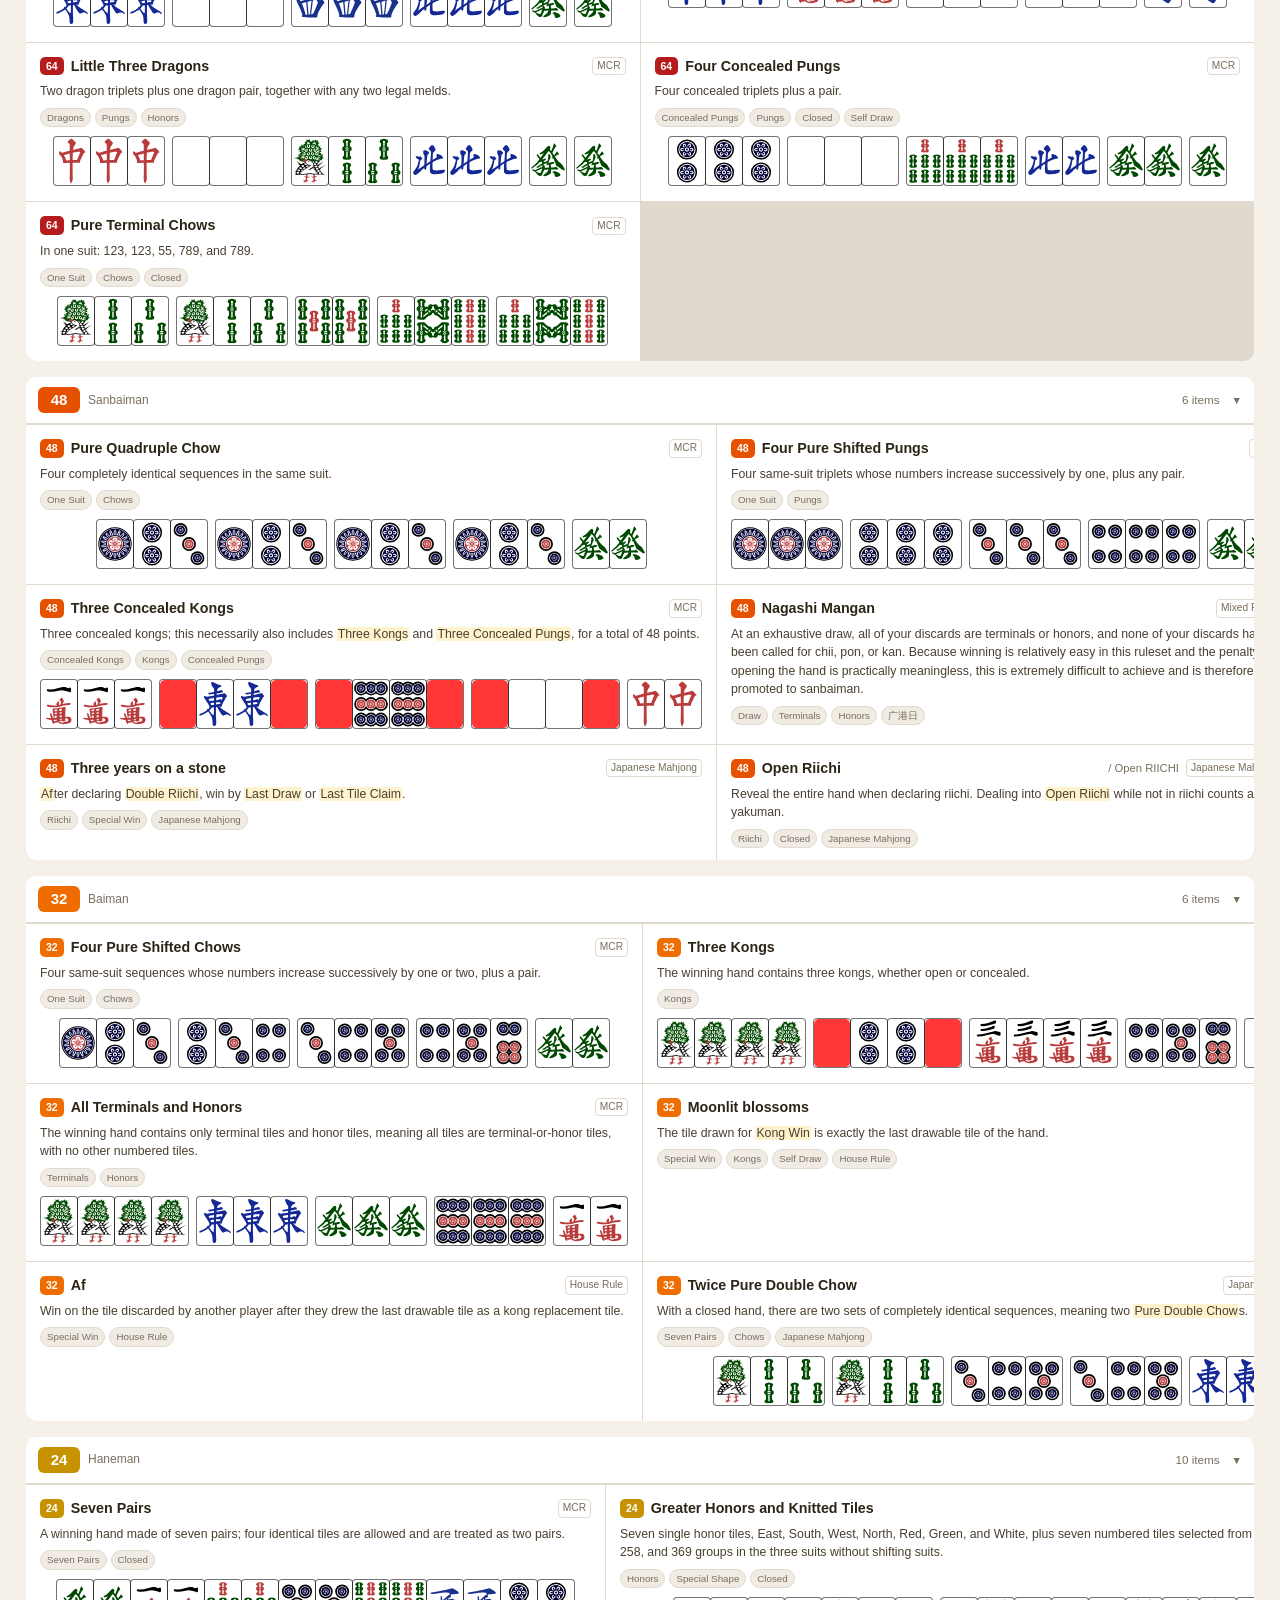
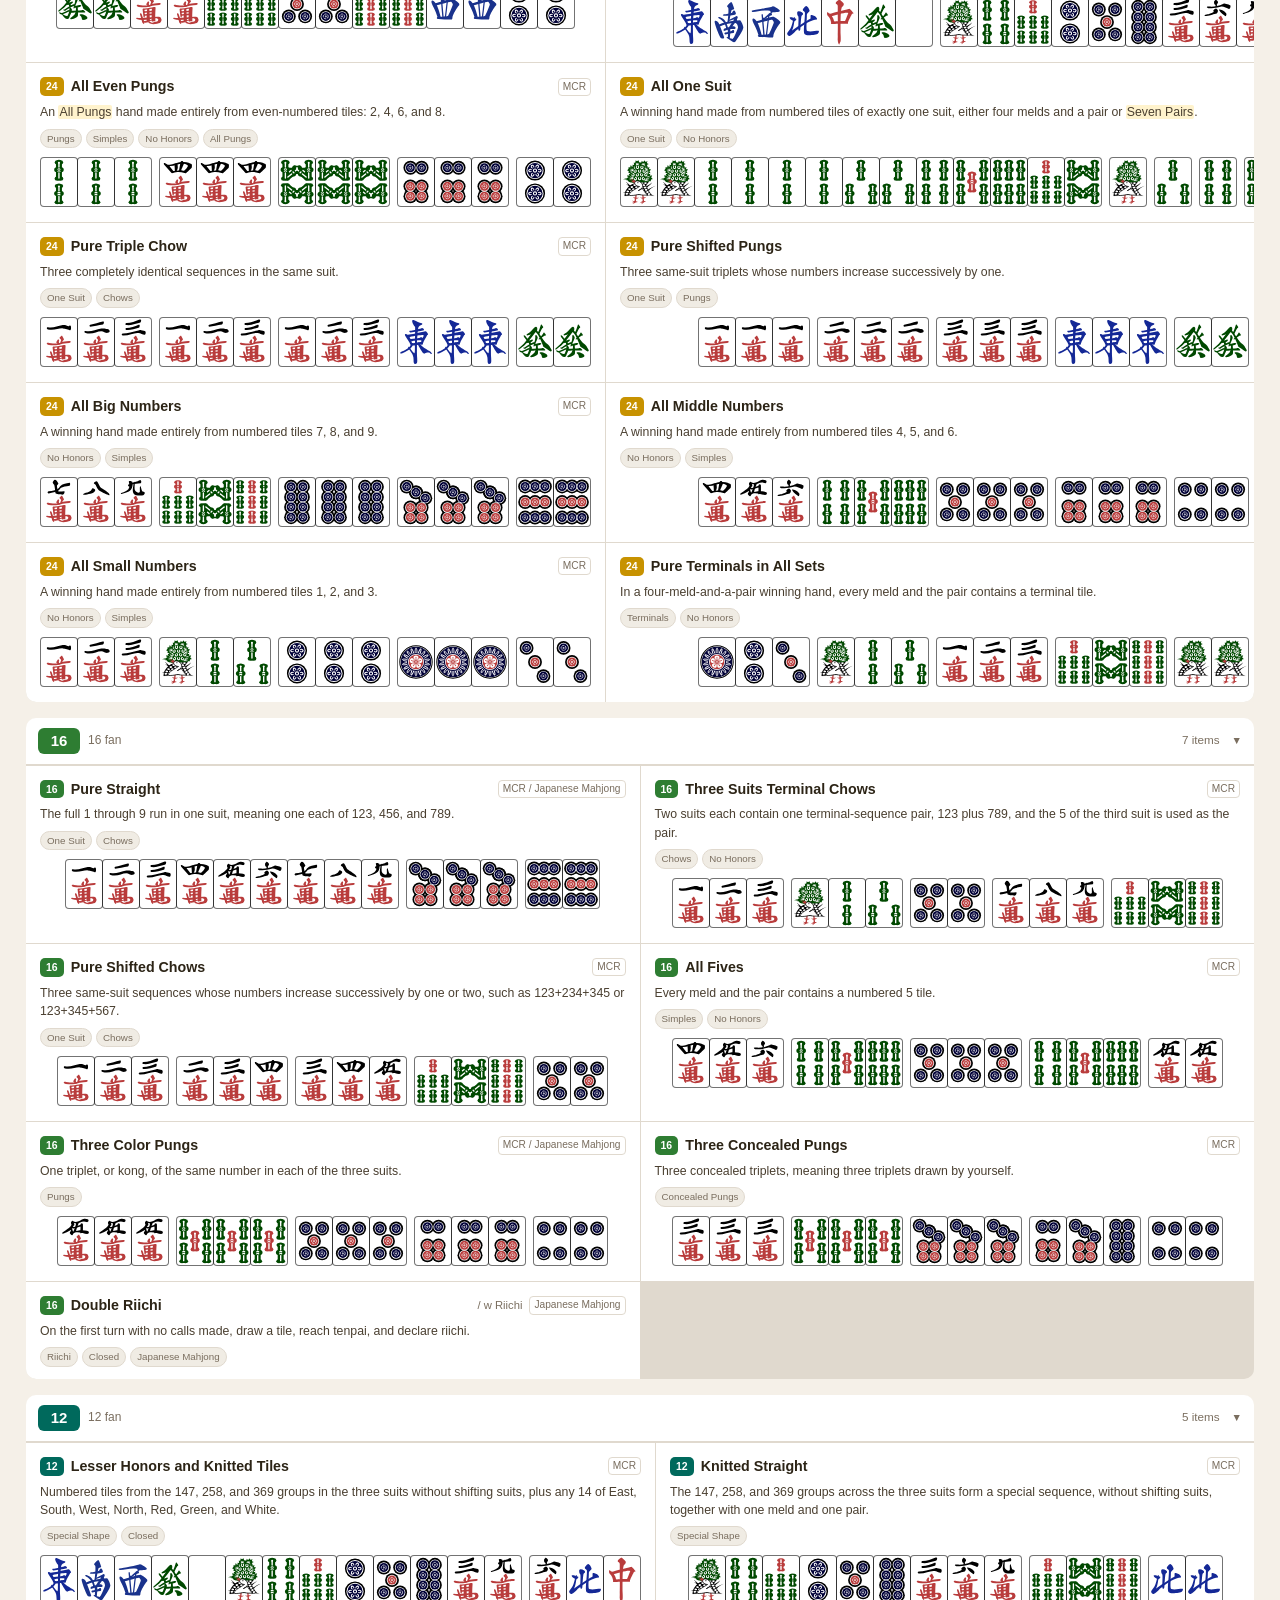
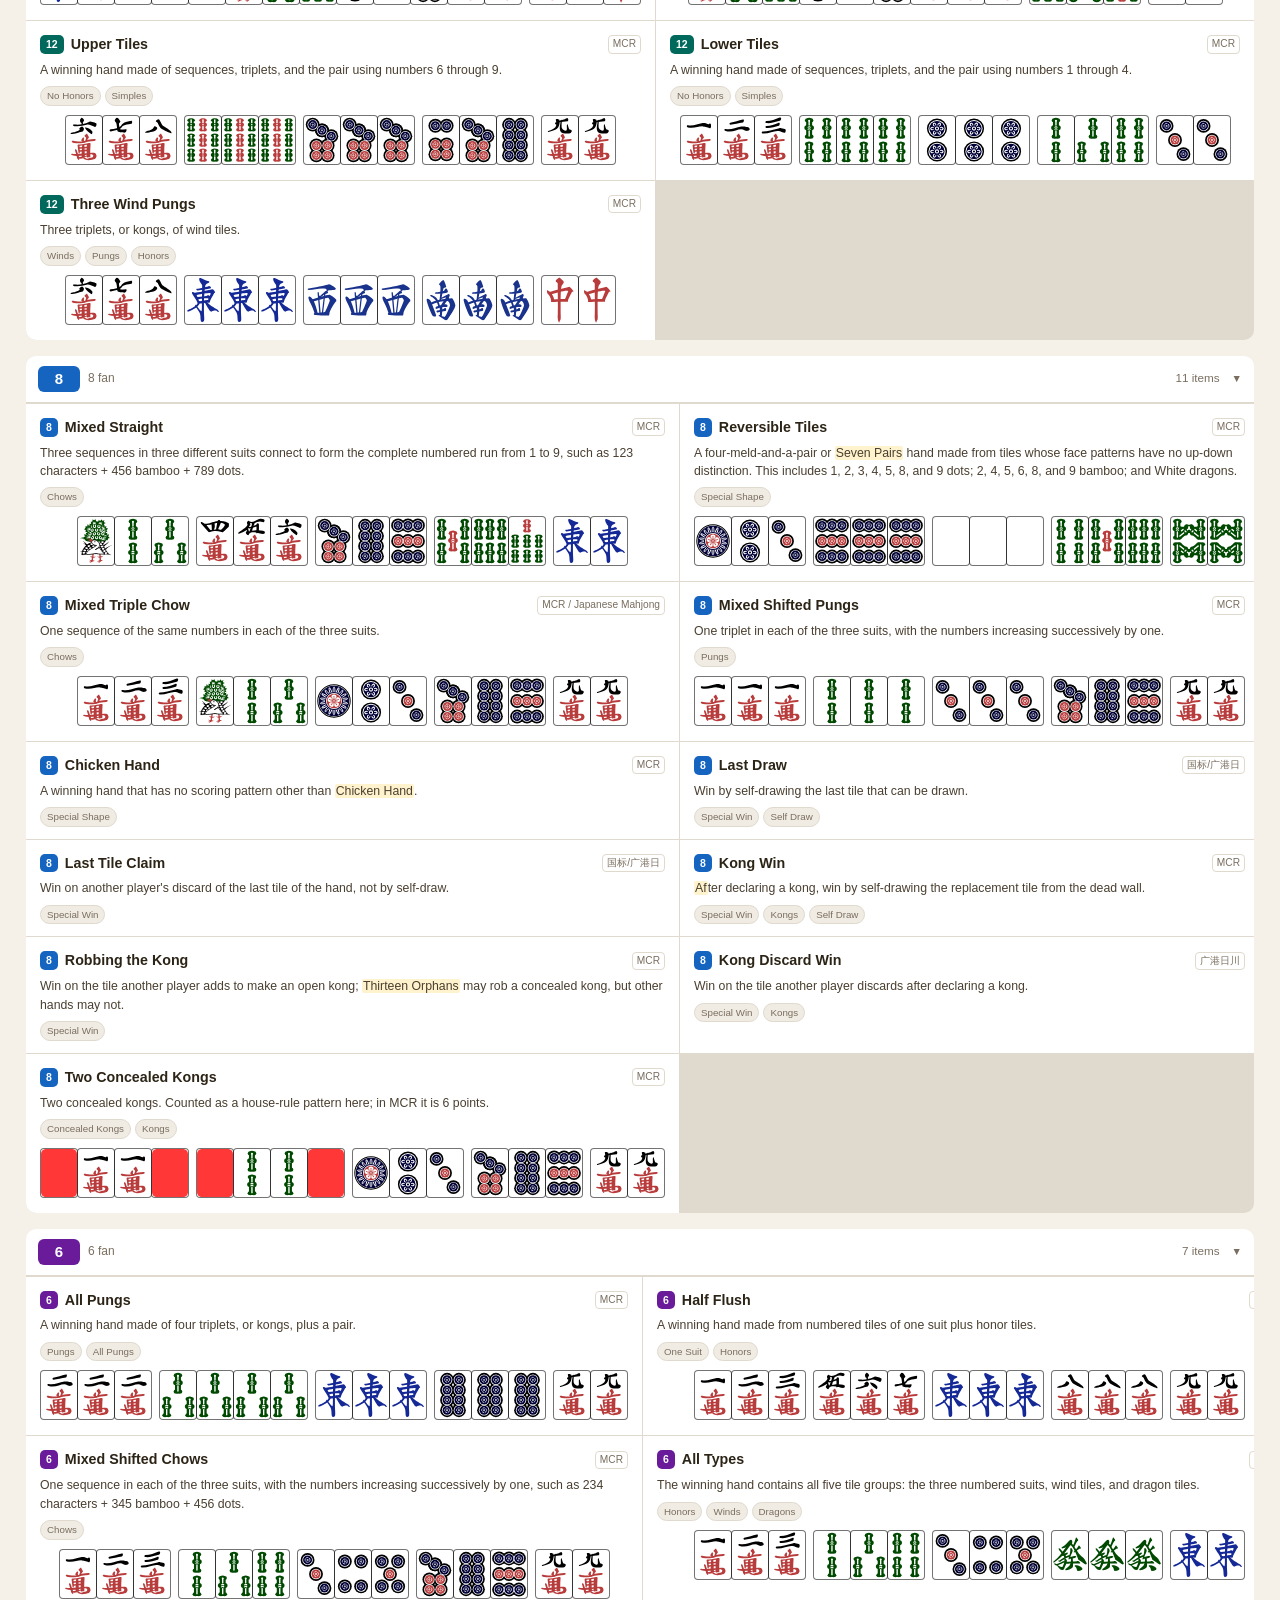
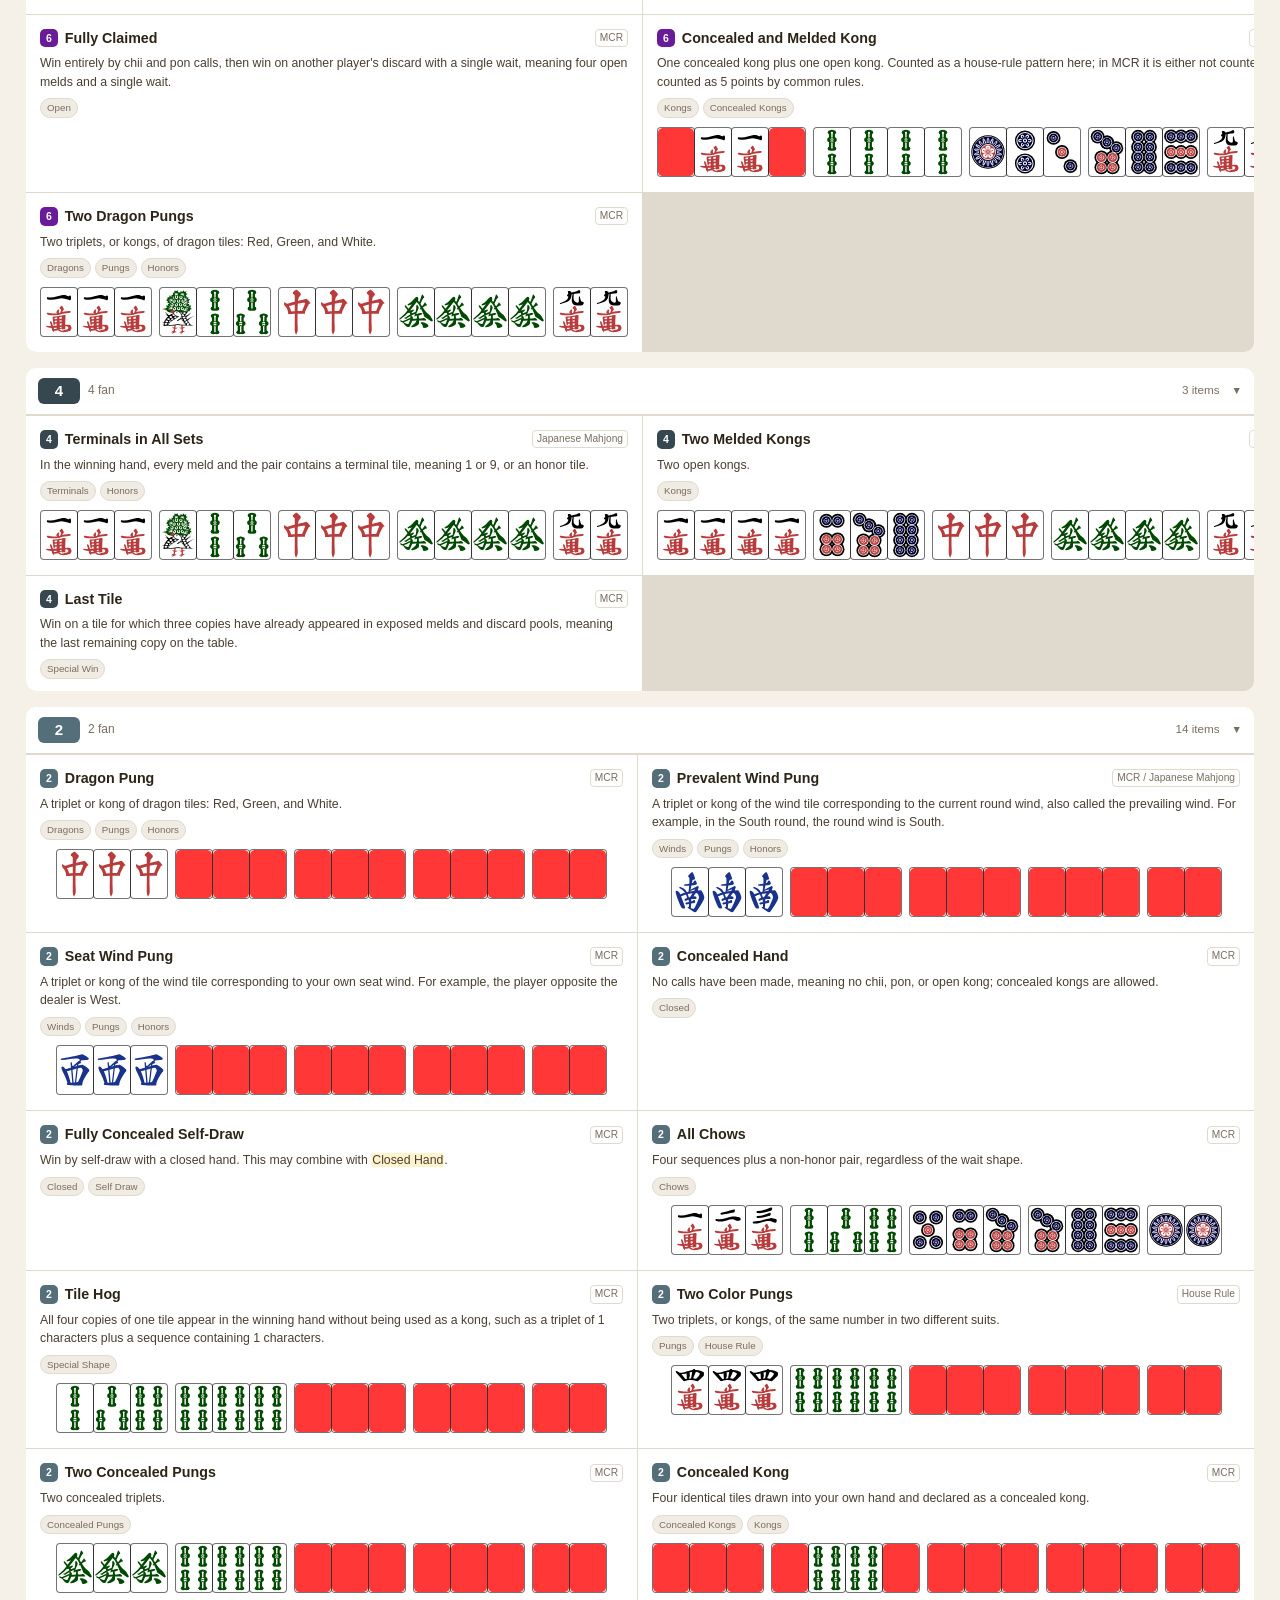
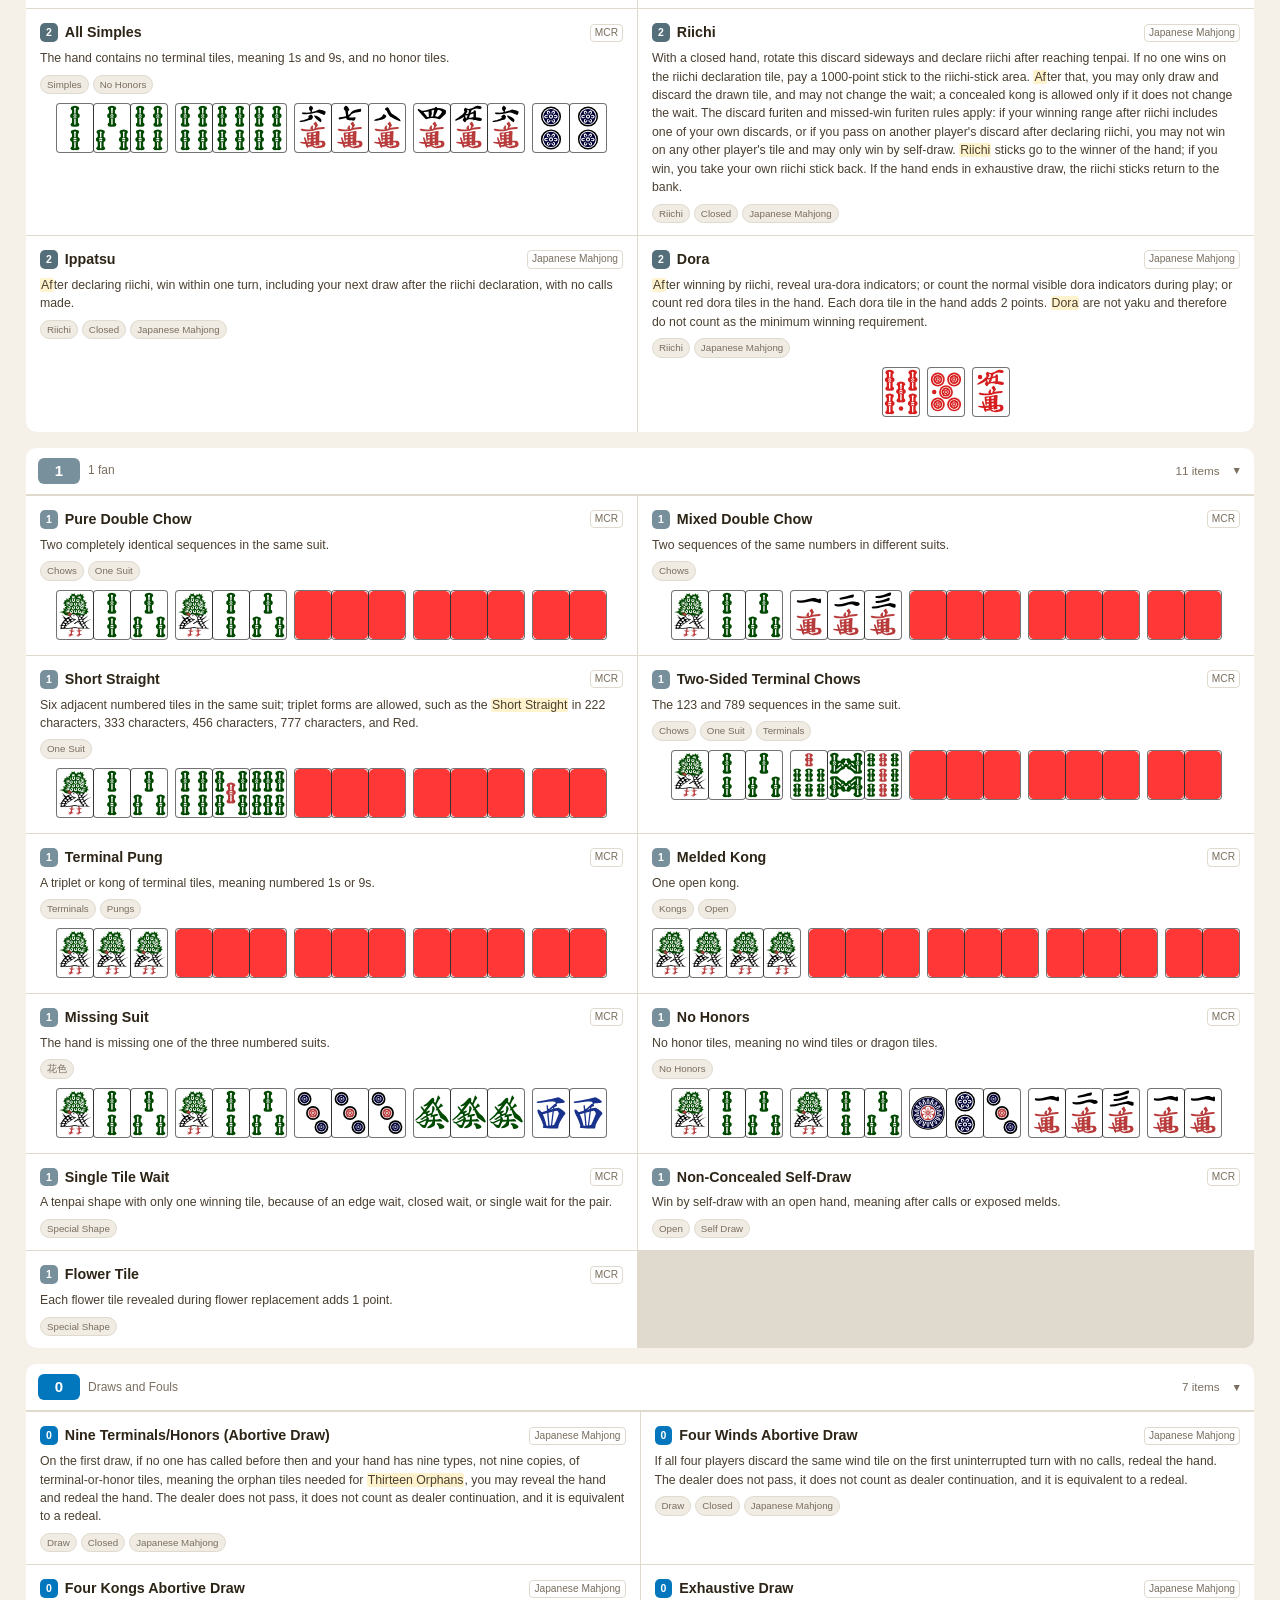
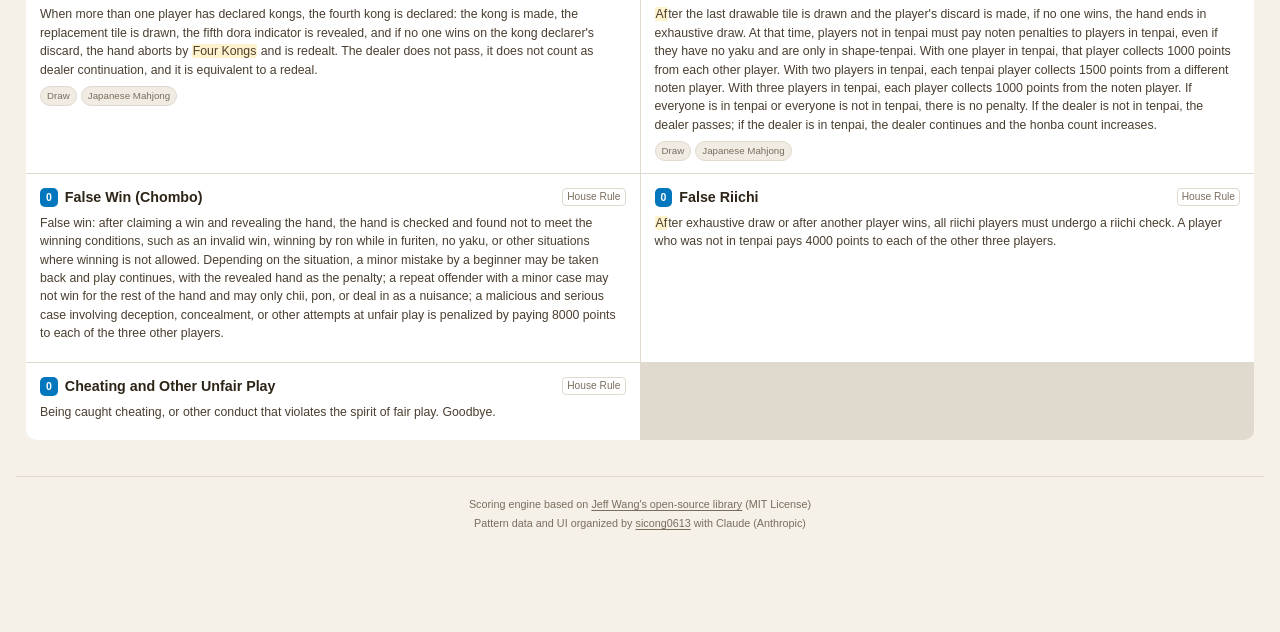
==== commit b05c9e43: "chore: bump calc-ui.js to v=21 to unify the upload-prompt behavior The "不再提示" upload option is sessi" ====
--- a/en/index.html
+++ b/en/index.html
@@ -186,7 +186,7 @@
   <script src="data/wasm_name_map.js?v=3"></script>
   <script src="data/fan_calculator.js?v=3"></script>
   <script src="calculator.js?v=3"></script>
-  <script src="calc-ui.js?v=20"></script>
+  <script src="calc-ui.js?v=21"></script>
   <script src="script.js?v=4"></script>
 </body>
 </html>
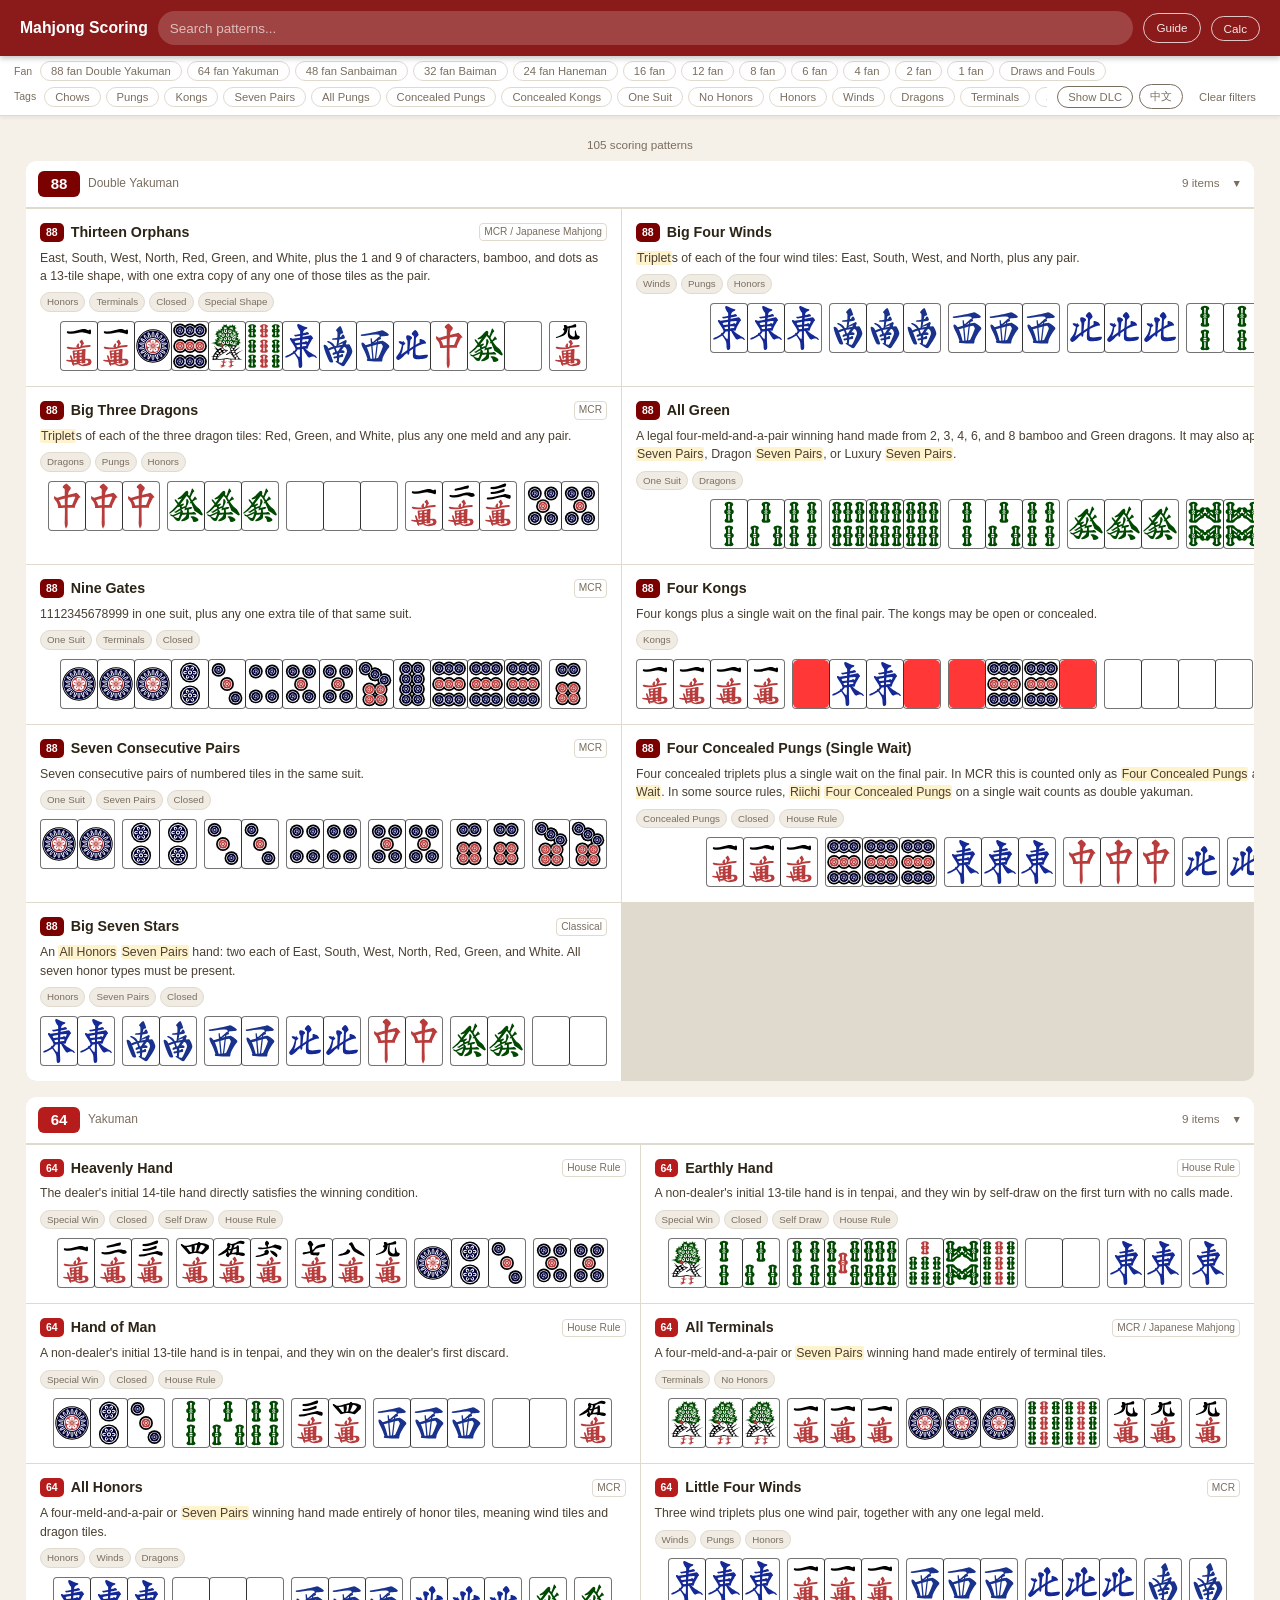
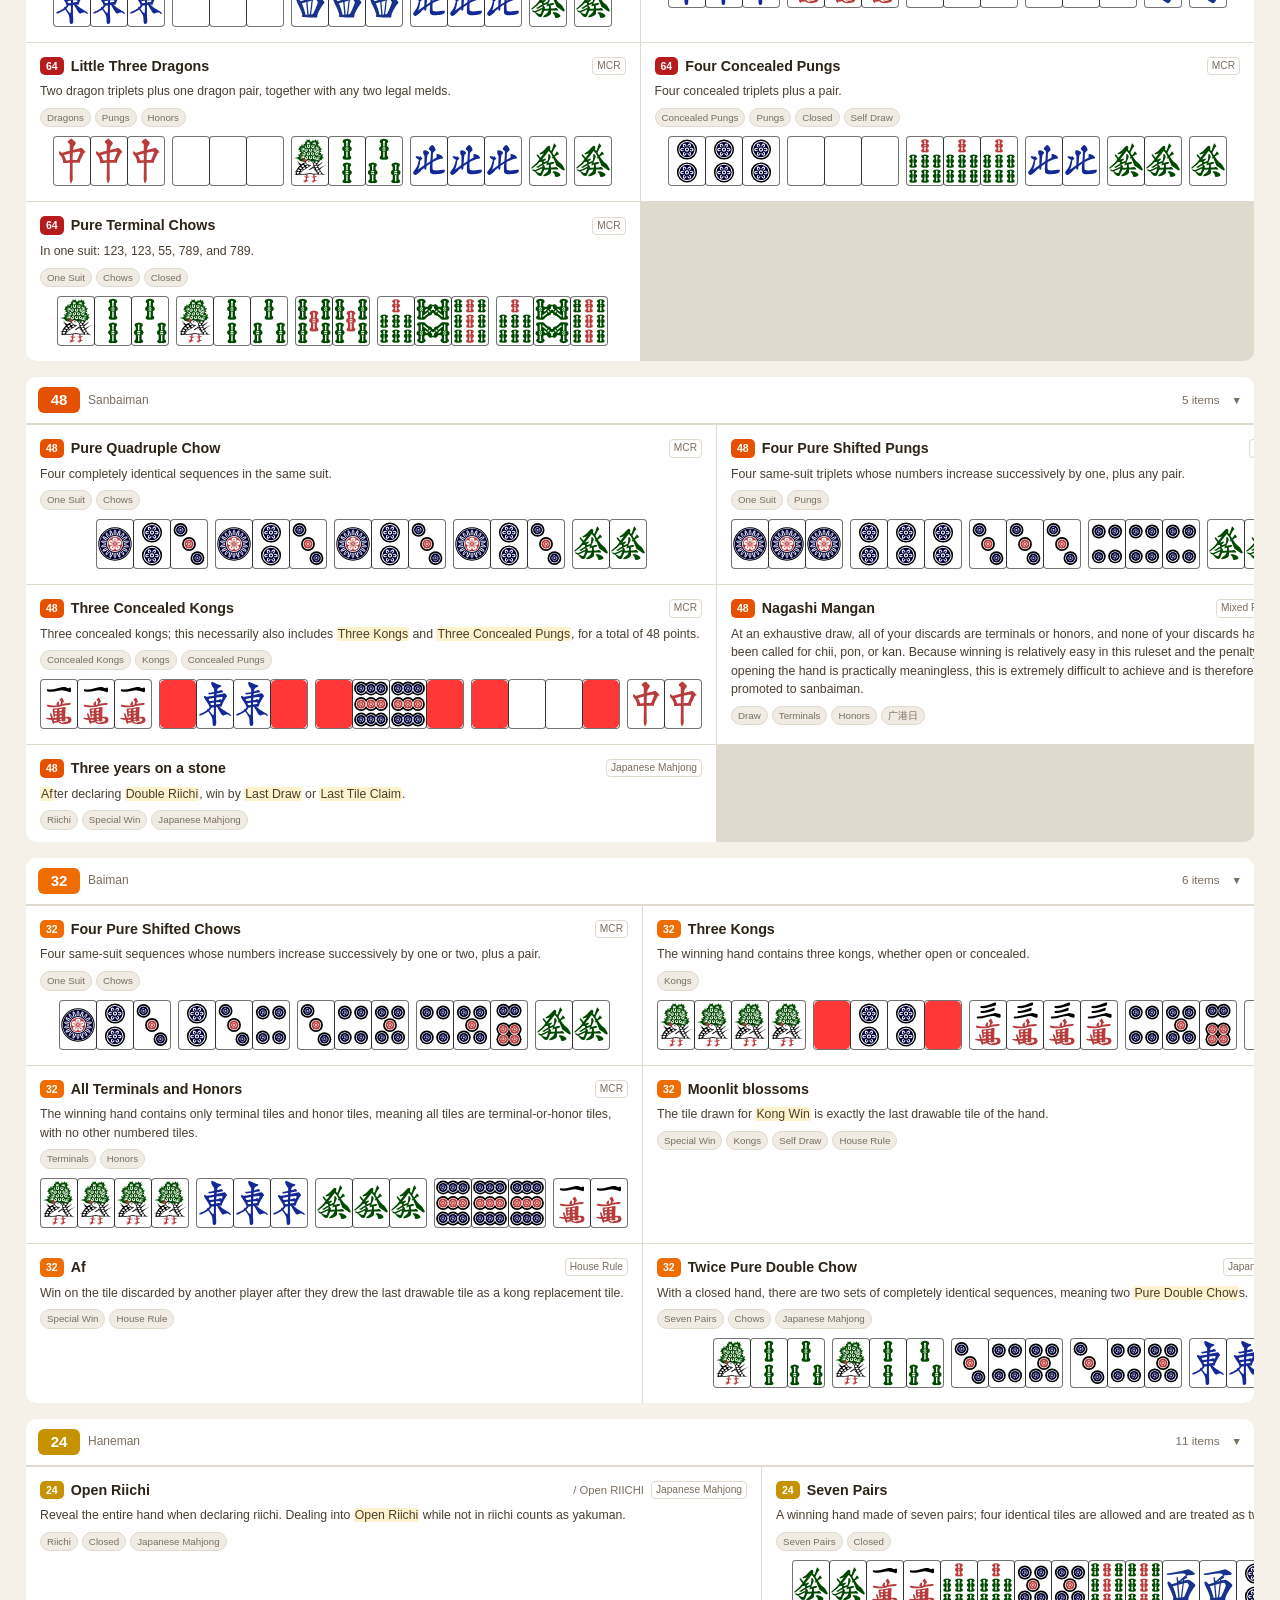
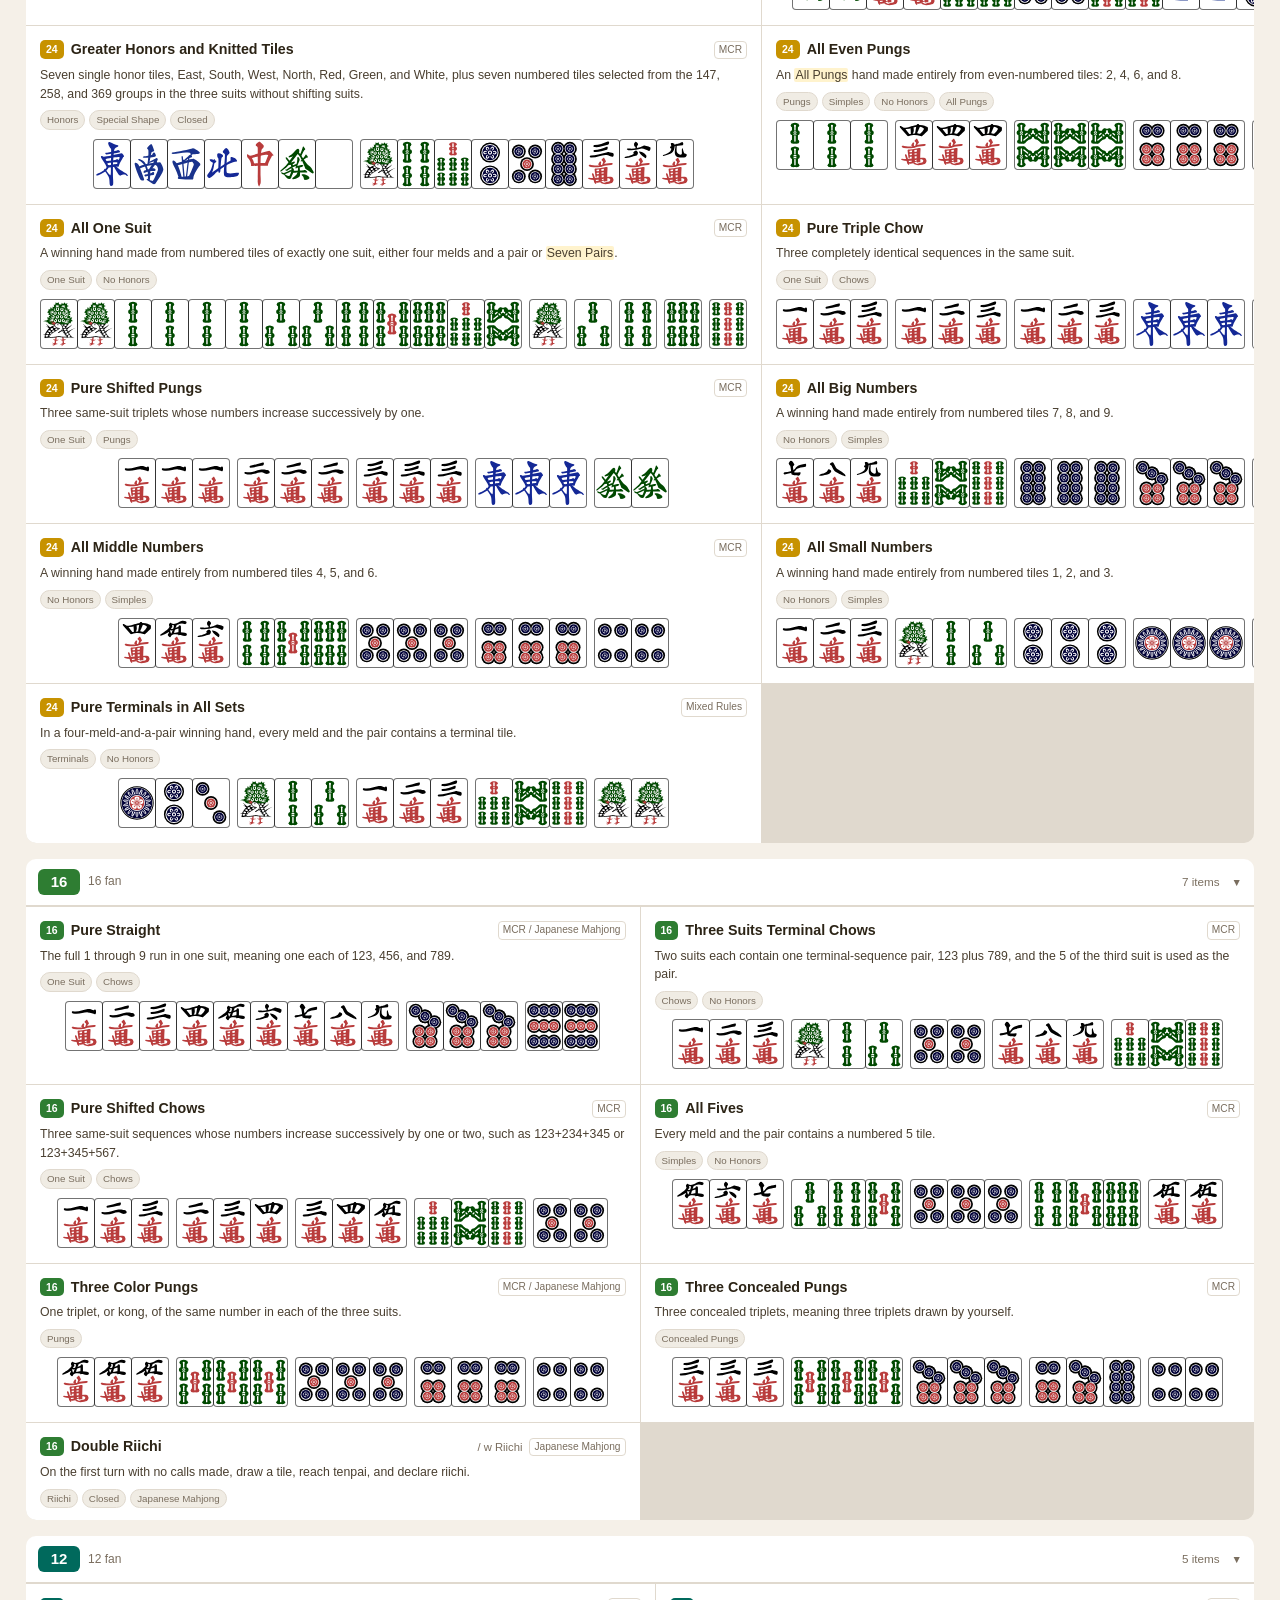
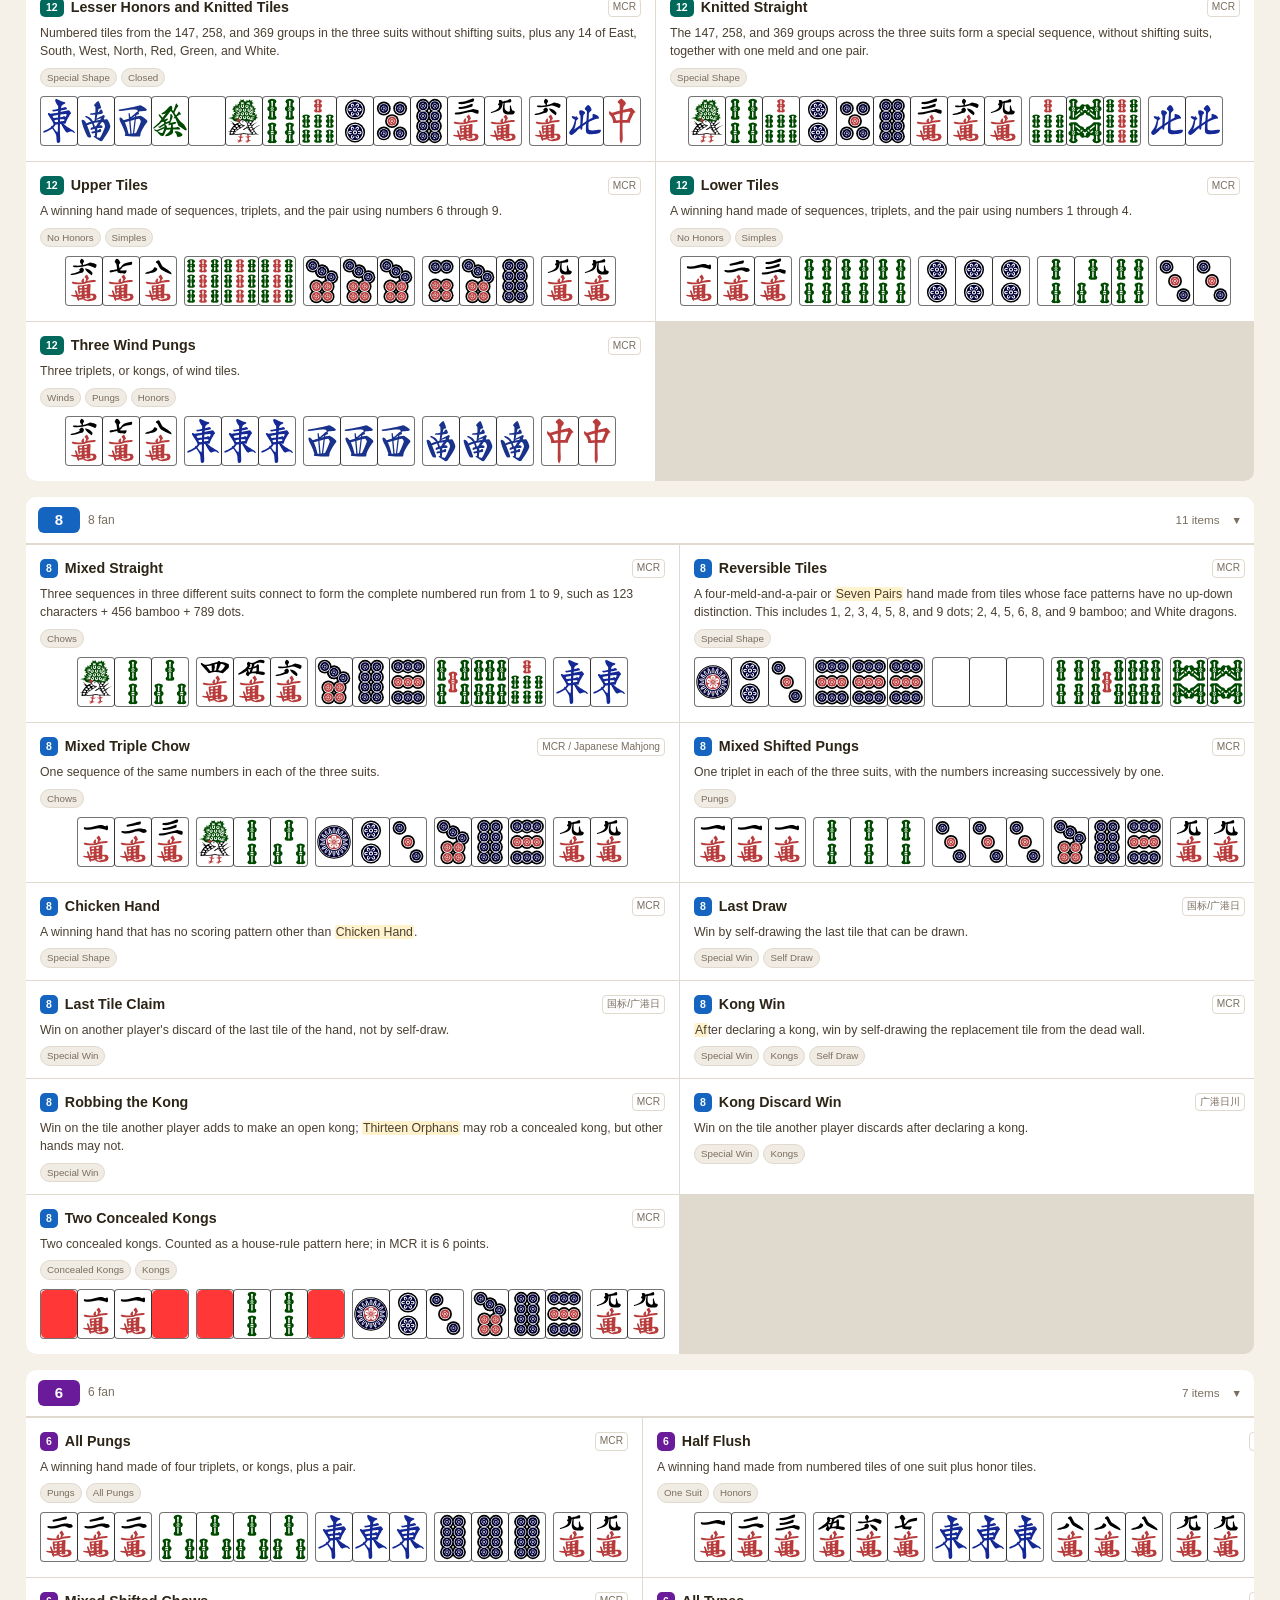
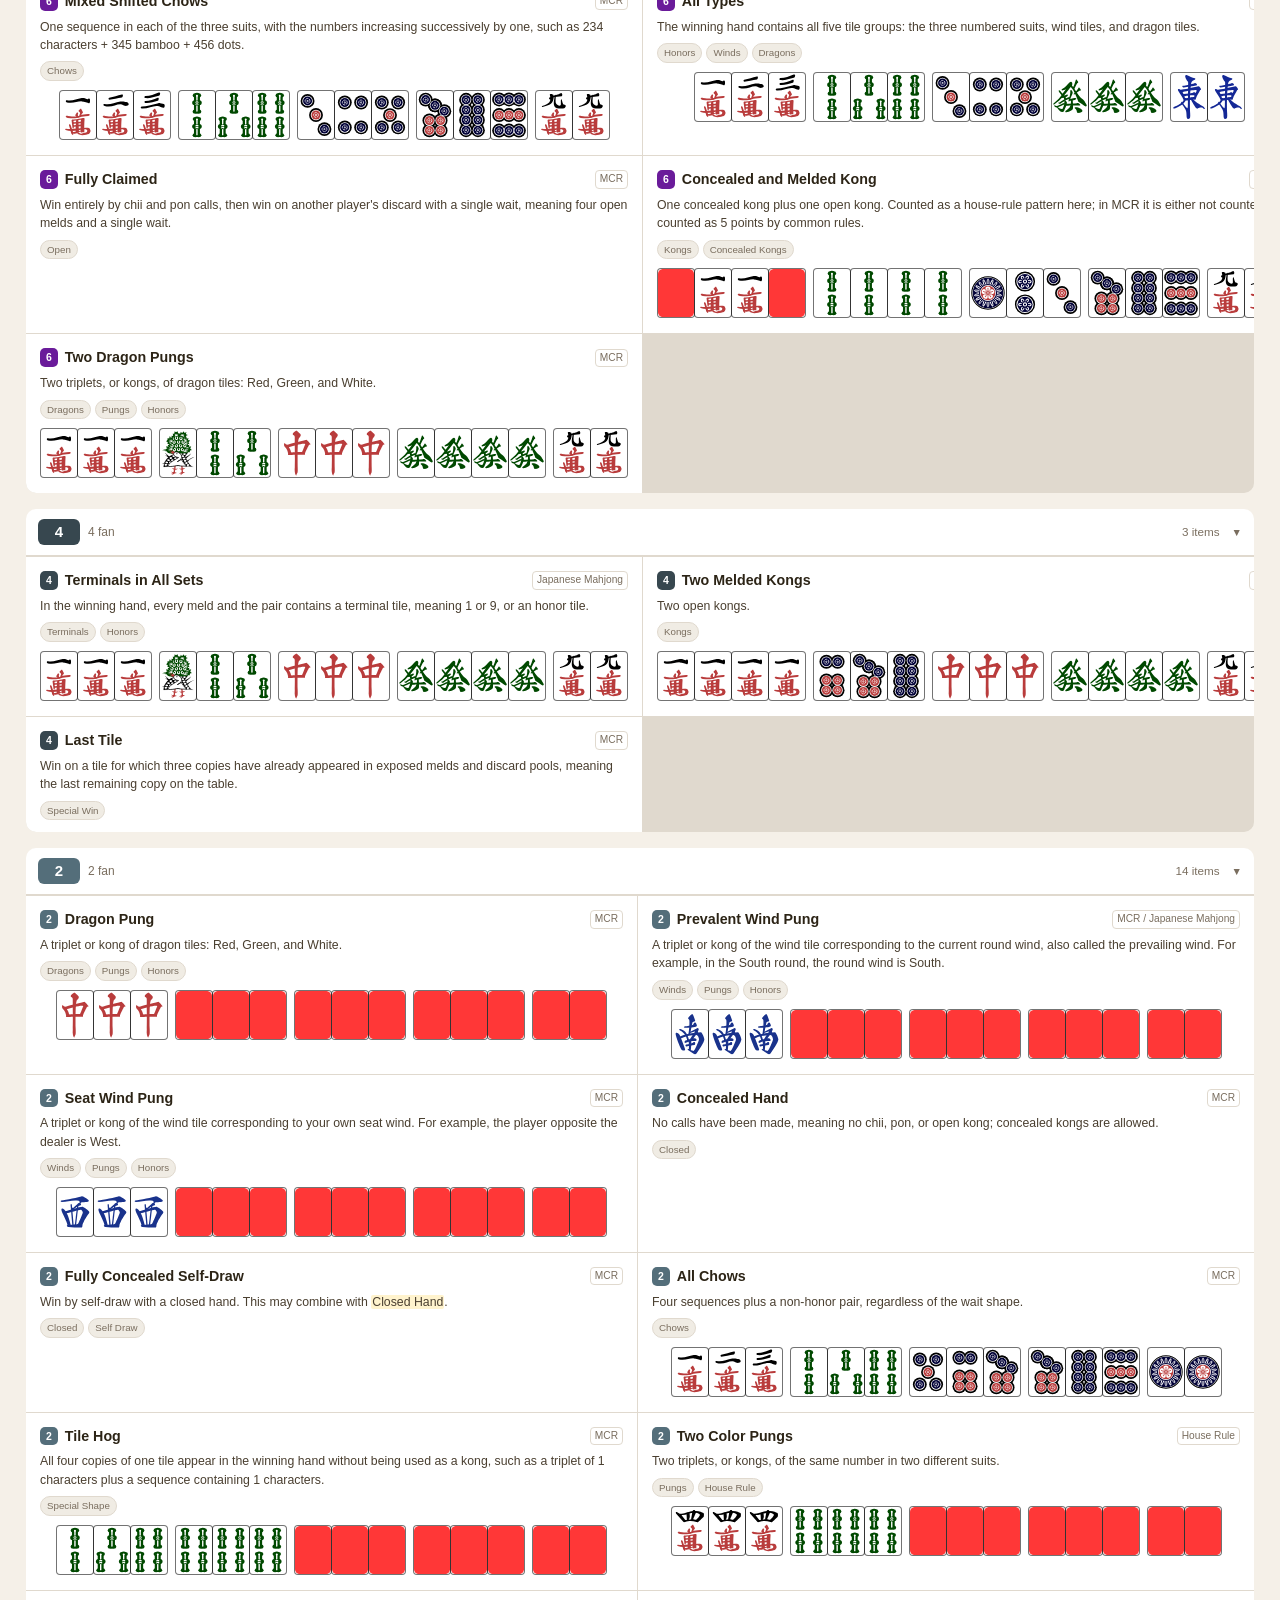
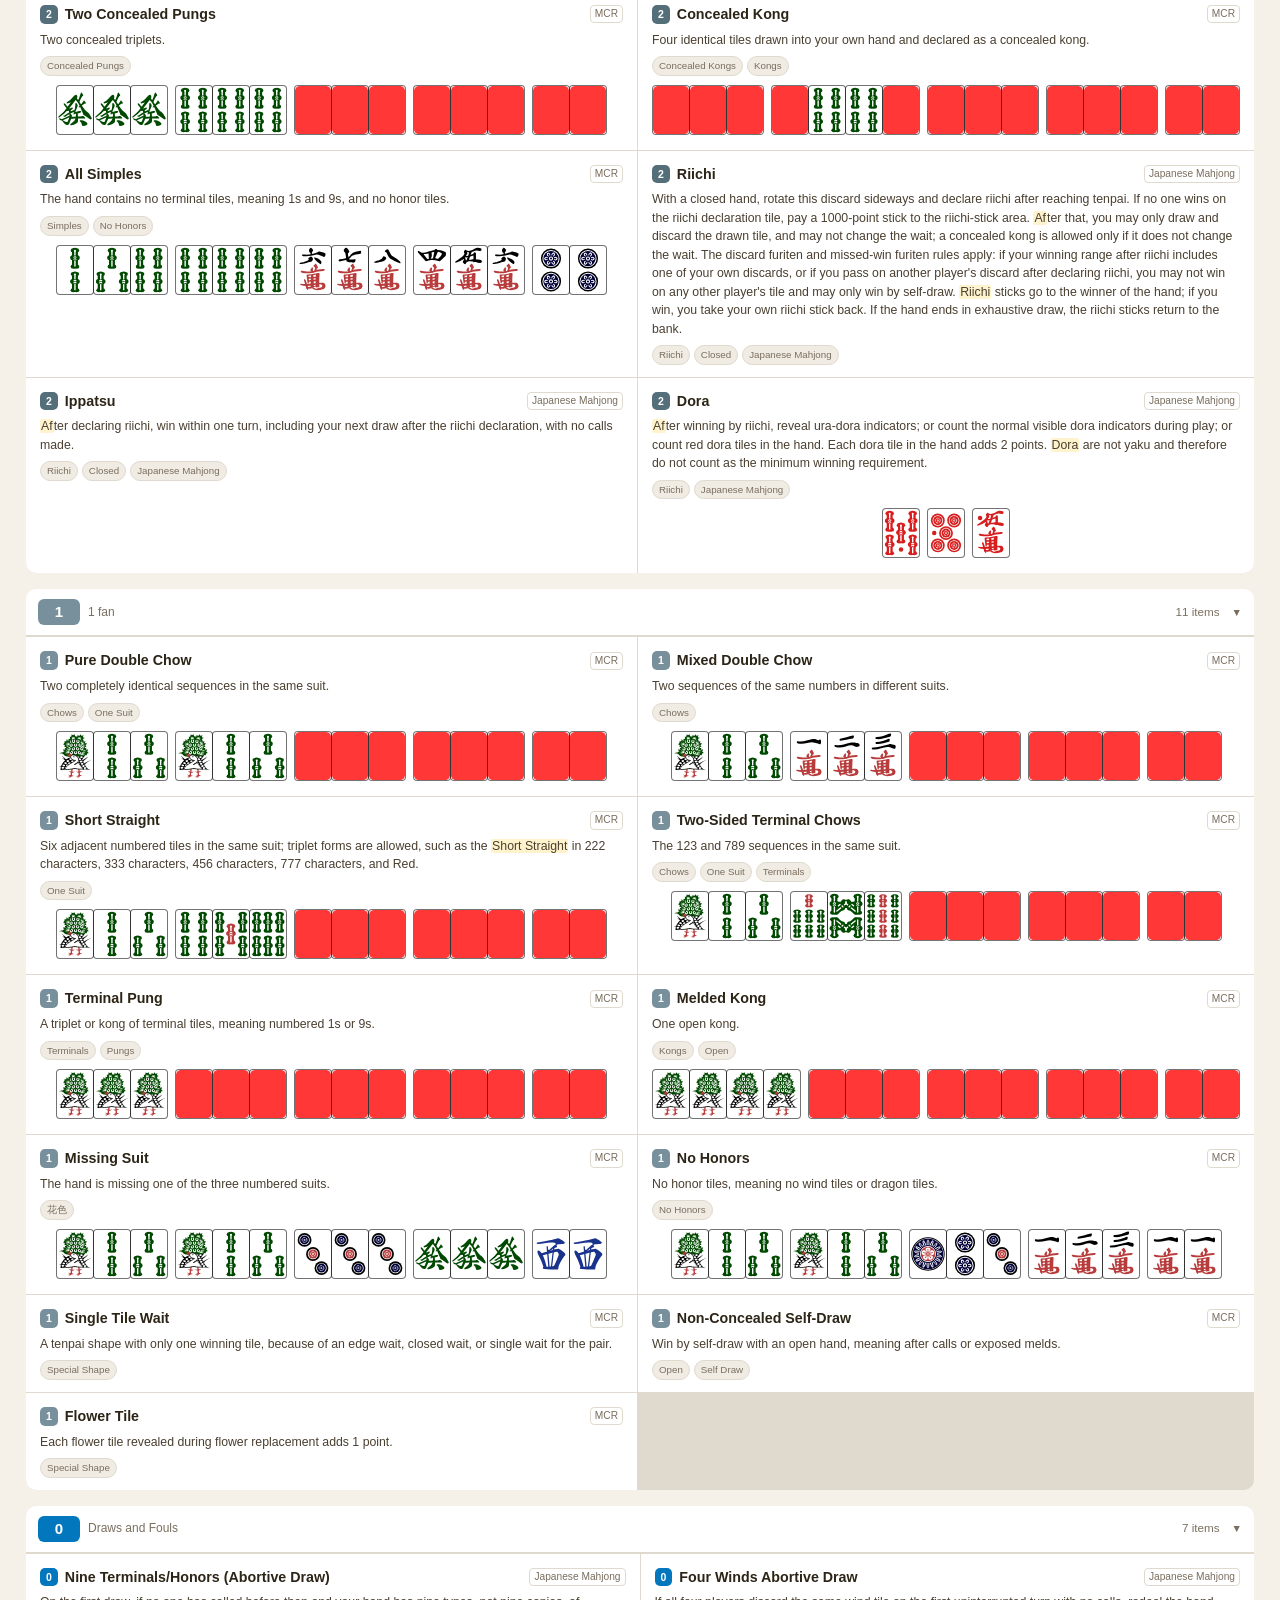
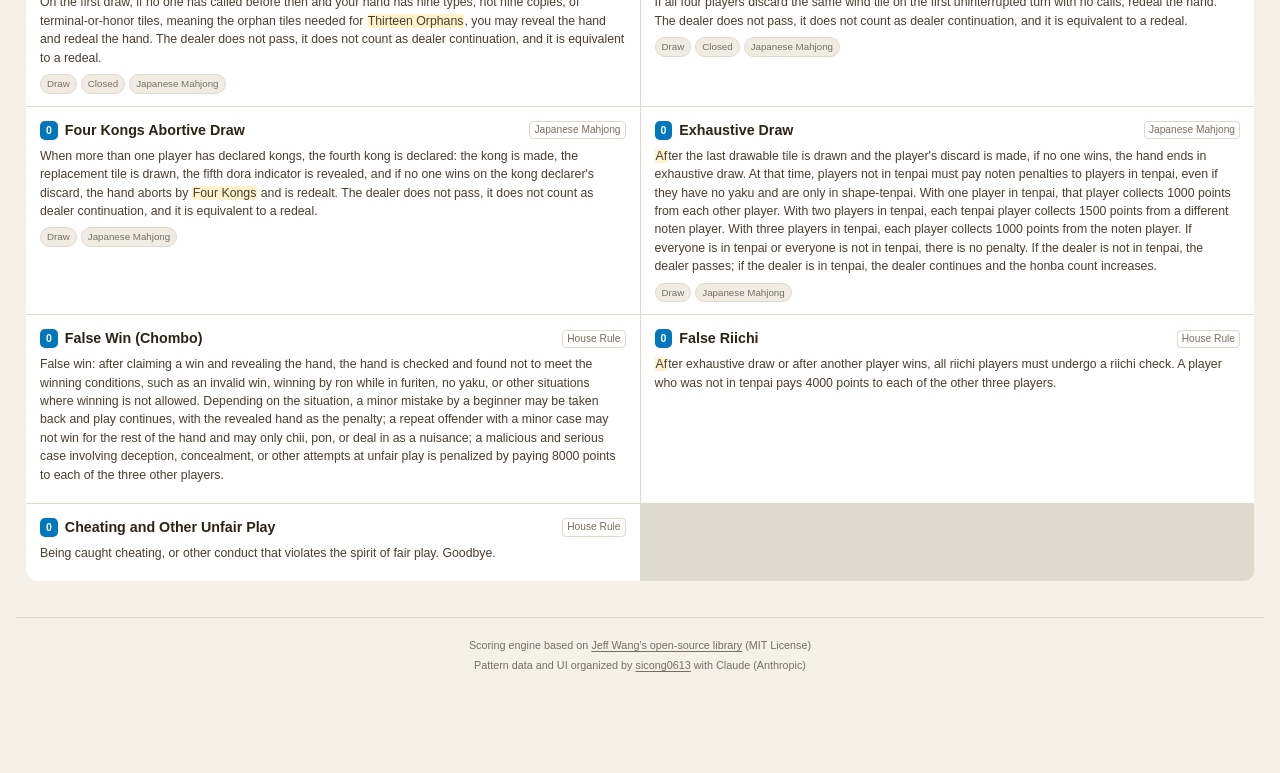
==== commit c54e58f8: "bump fans.js version to v=7 Co-Authored-By: Claude Sonnet 4.6 <noreply@anthropic.com>" ====
--- a/en/index.html
+++ b/en/index.html
@@ -181,7 +181,7 @@
   </footer>
 
   <script src="data/glossary_en.js?v=1"></script>
-  <script src="data/fans.js?v=6"></script>
+  <script src="data/fans.js?v=7"></script>
   <script src="data/fans_en.js?v=2"></script>
   <script src="data/wasm_name_map.js?v=3"></script>
   <script src="data/fan_calculator.js?v=3"></script>
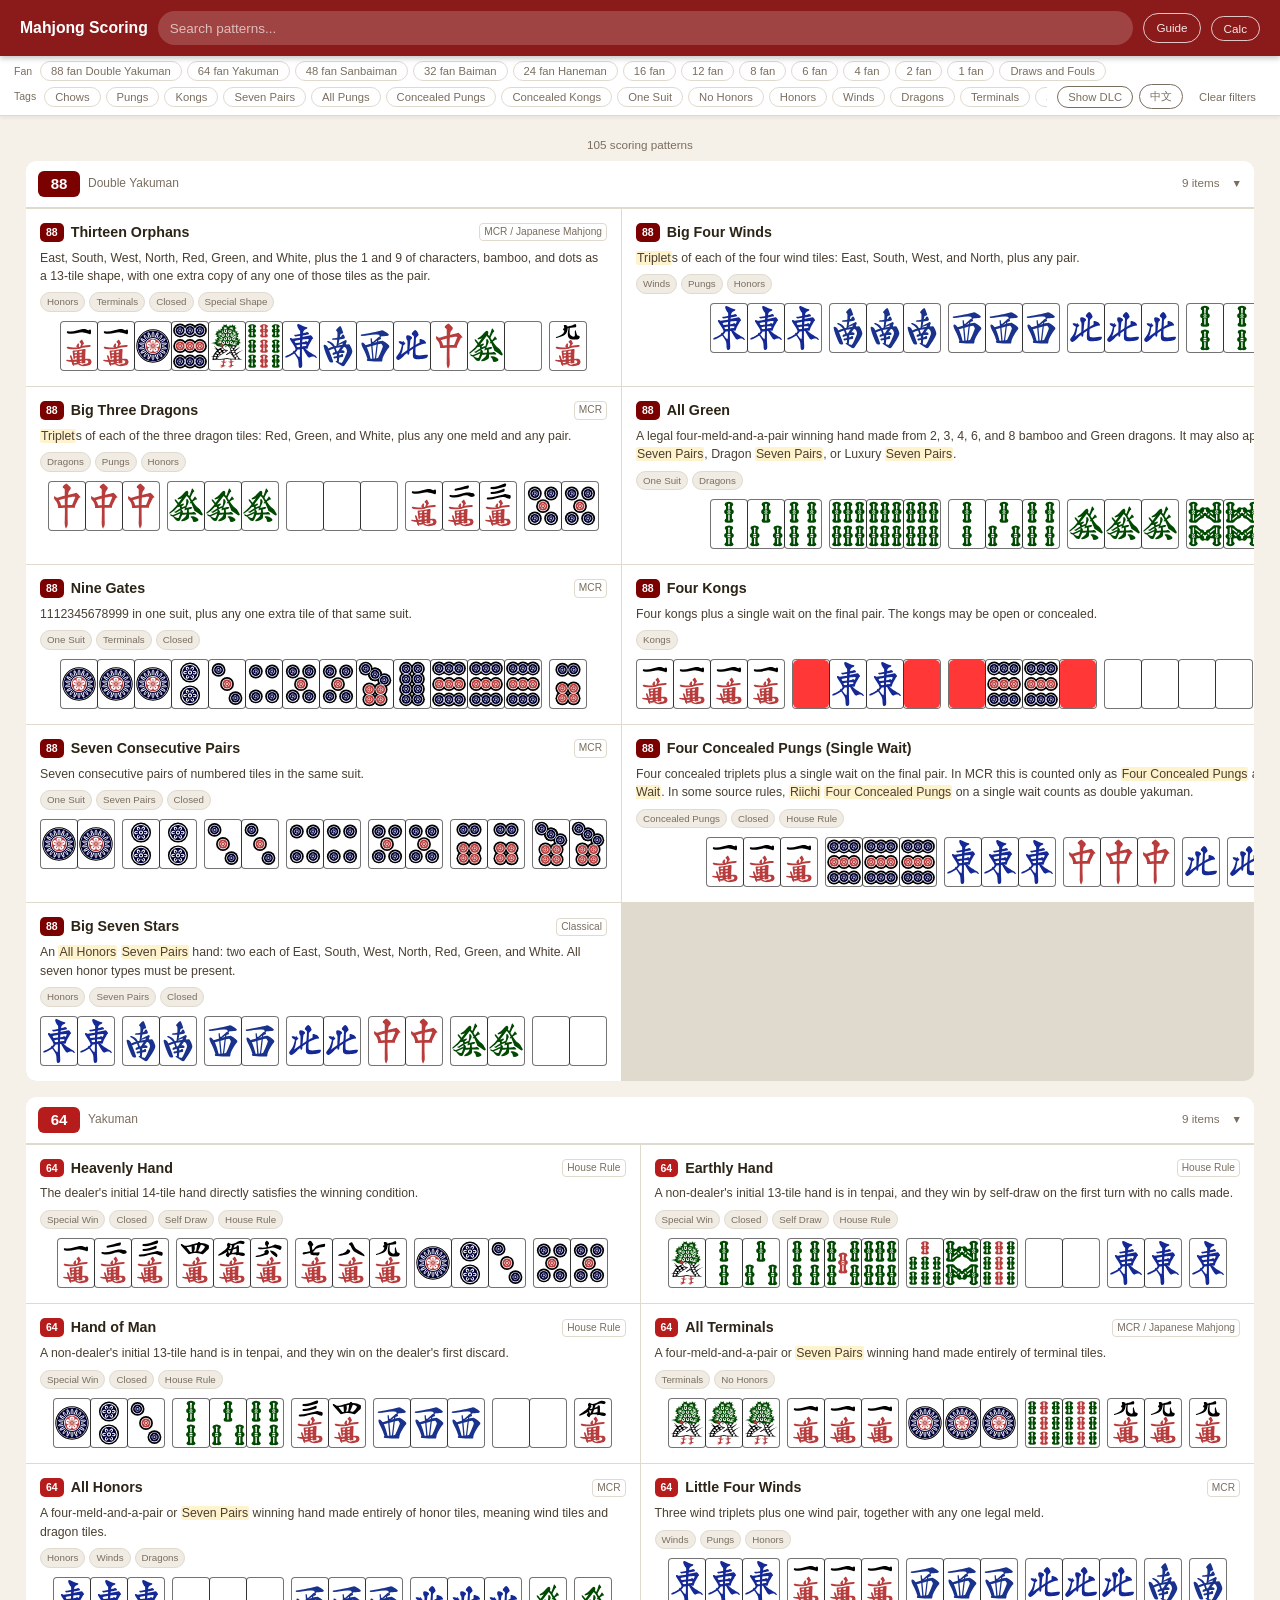
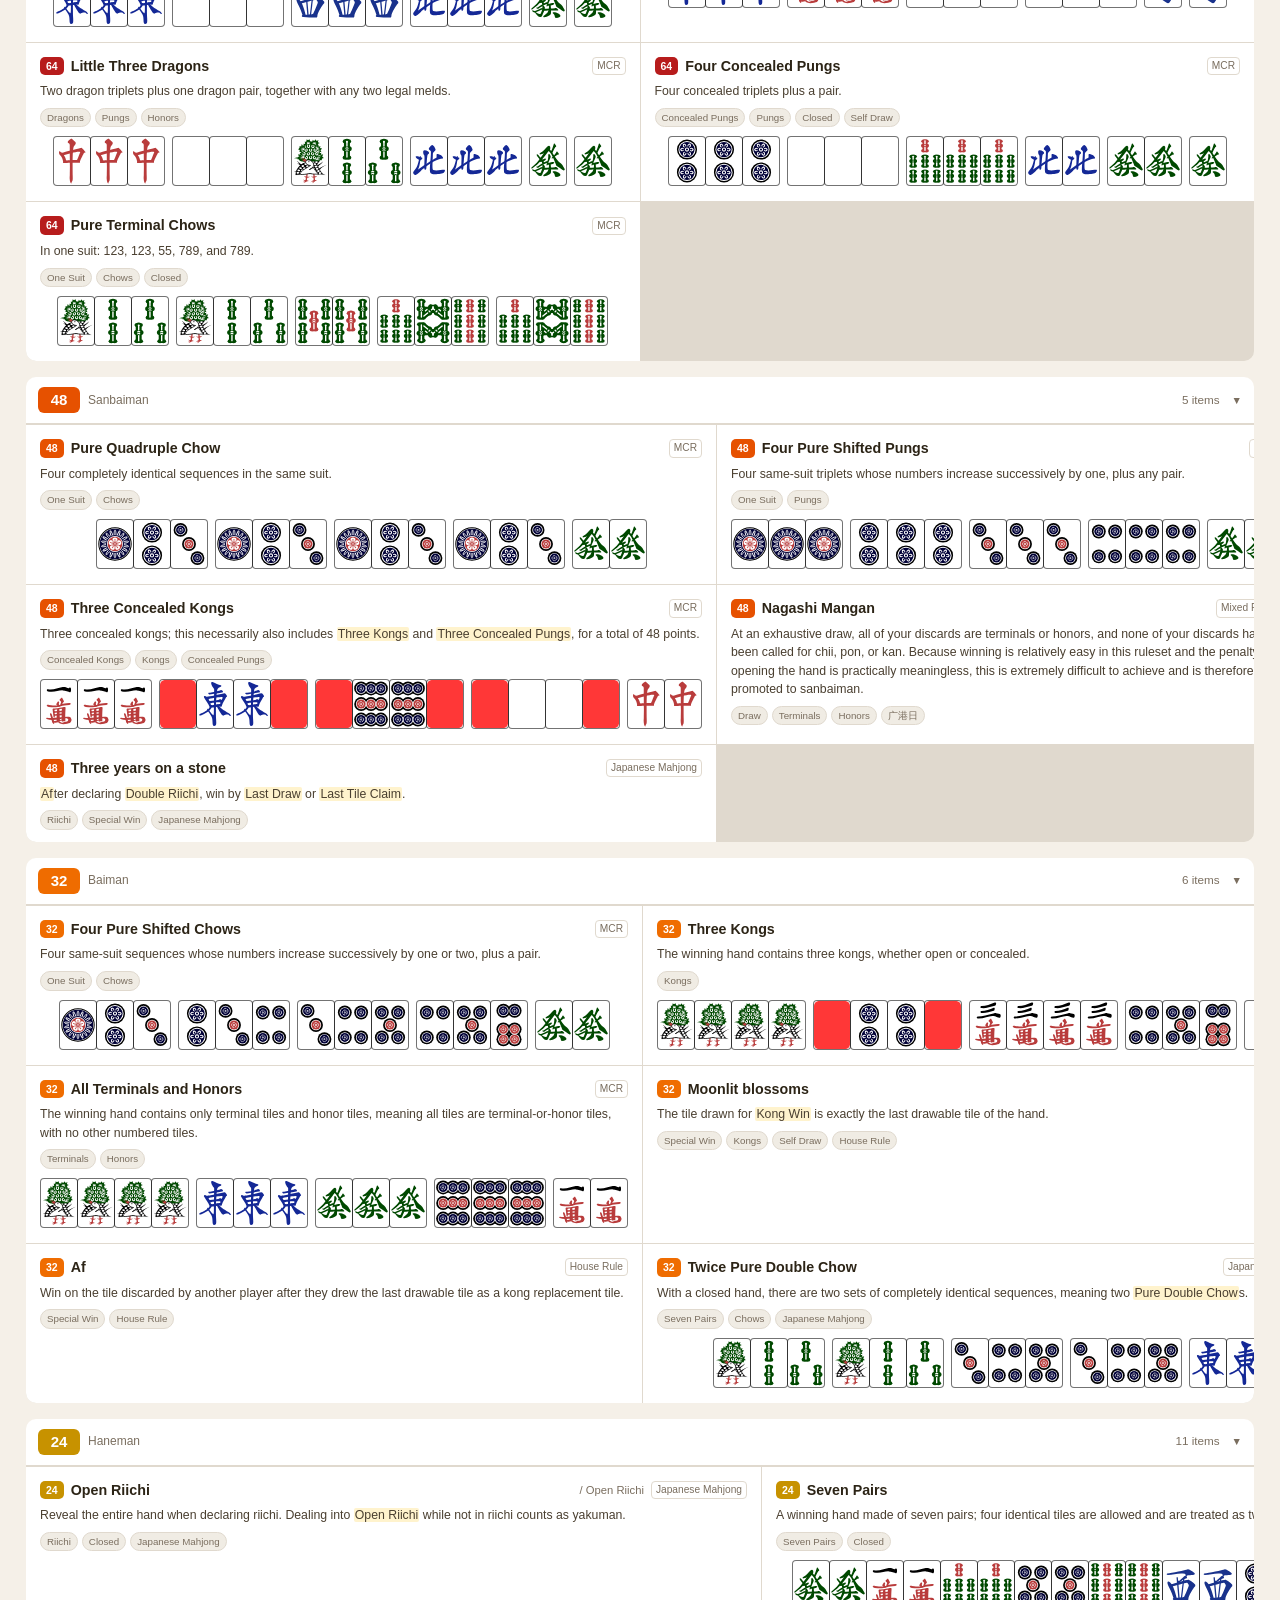
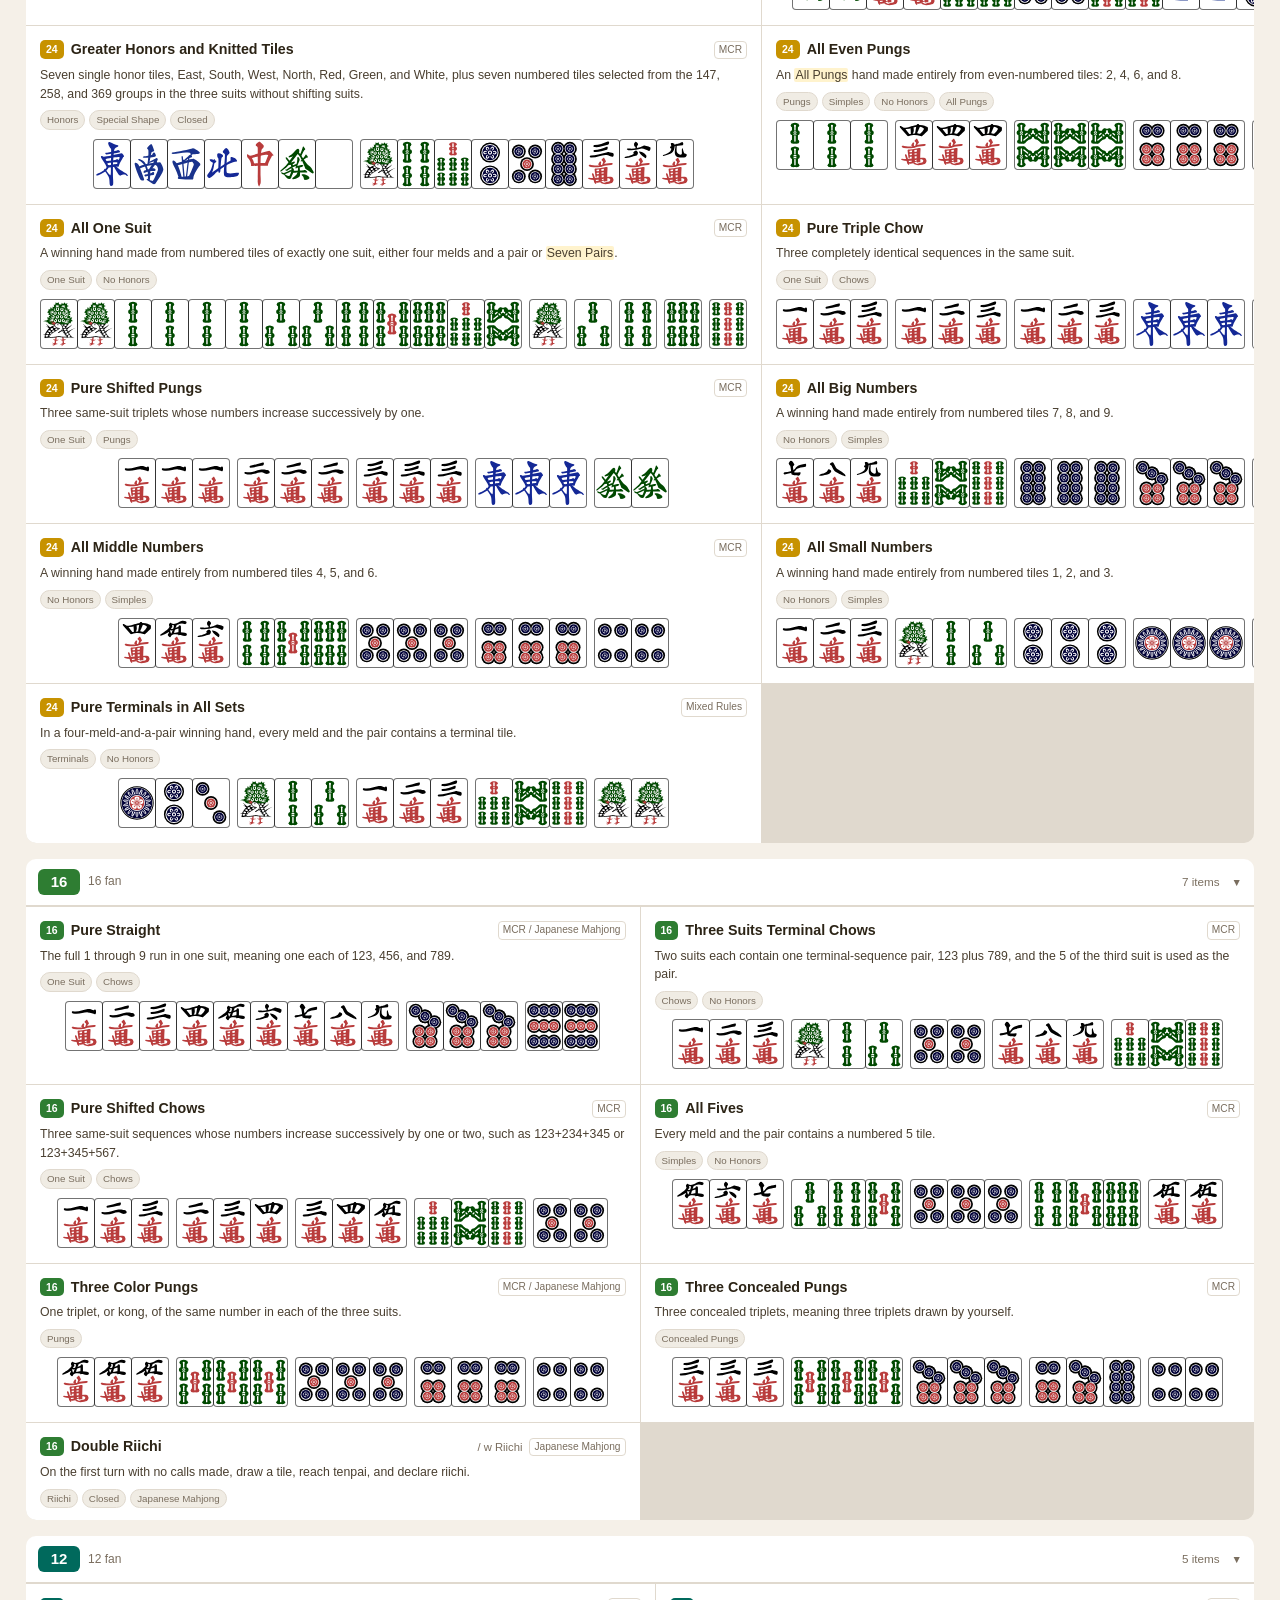
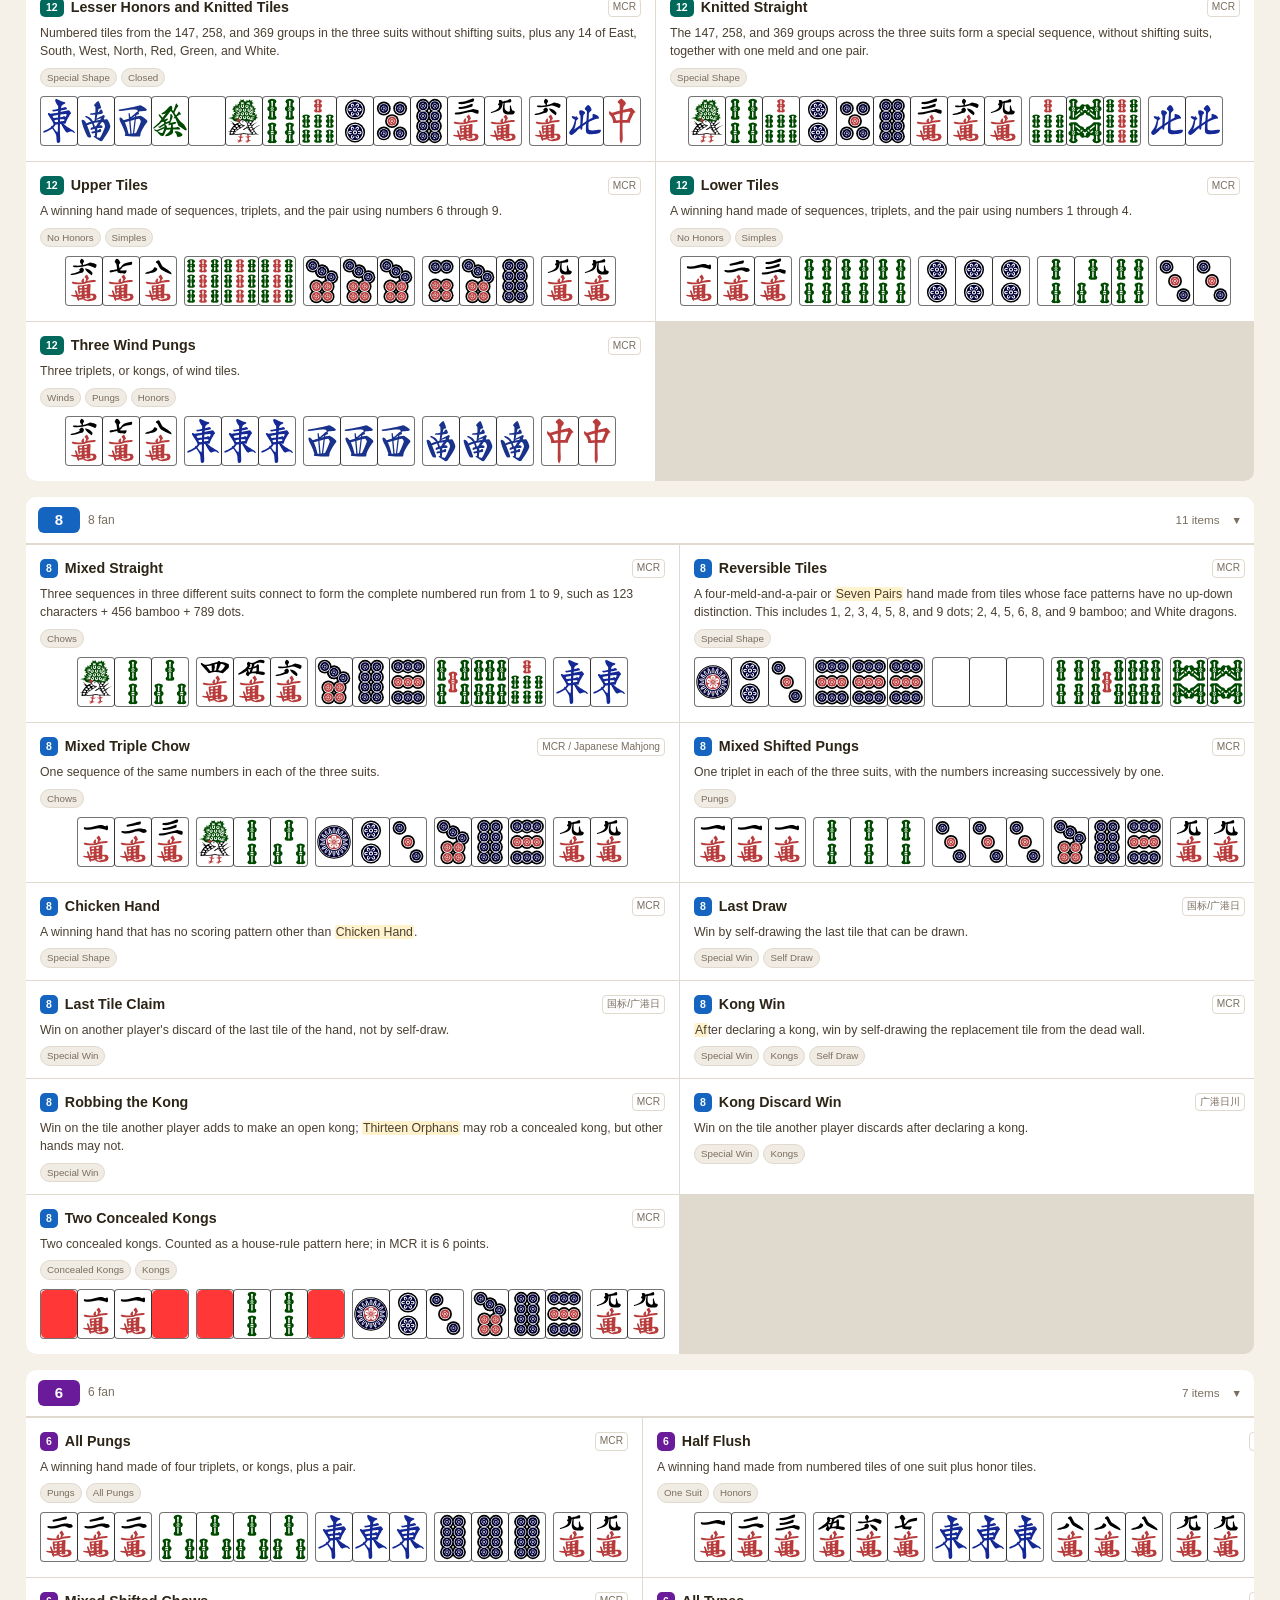
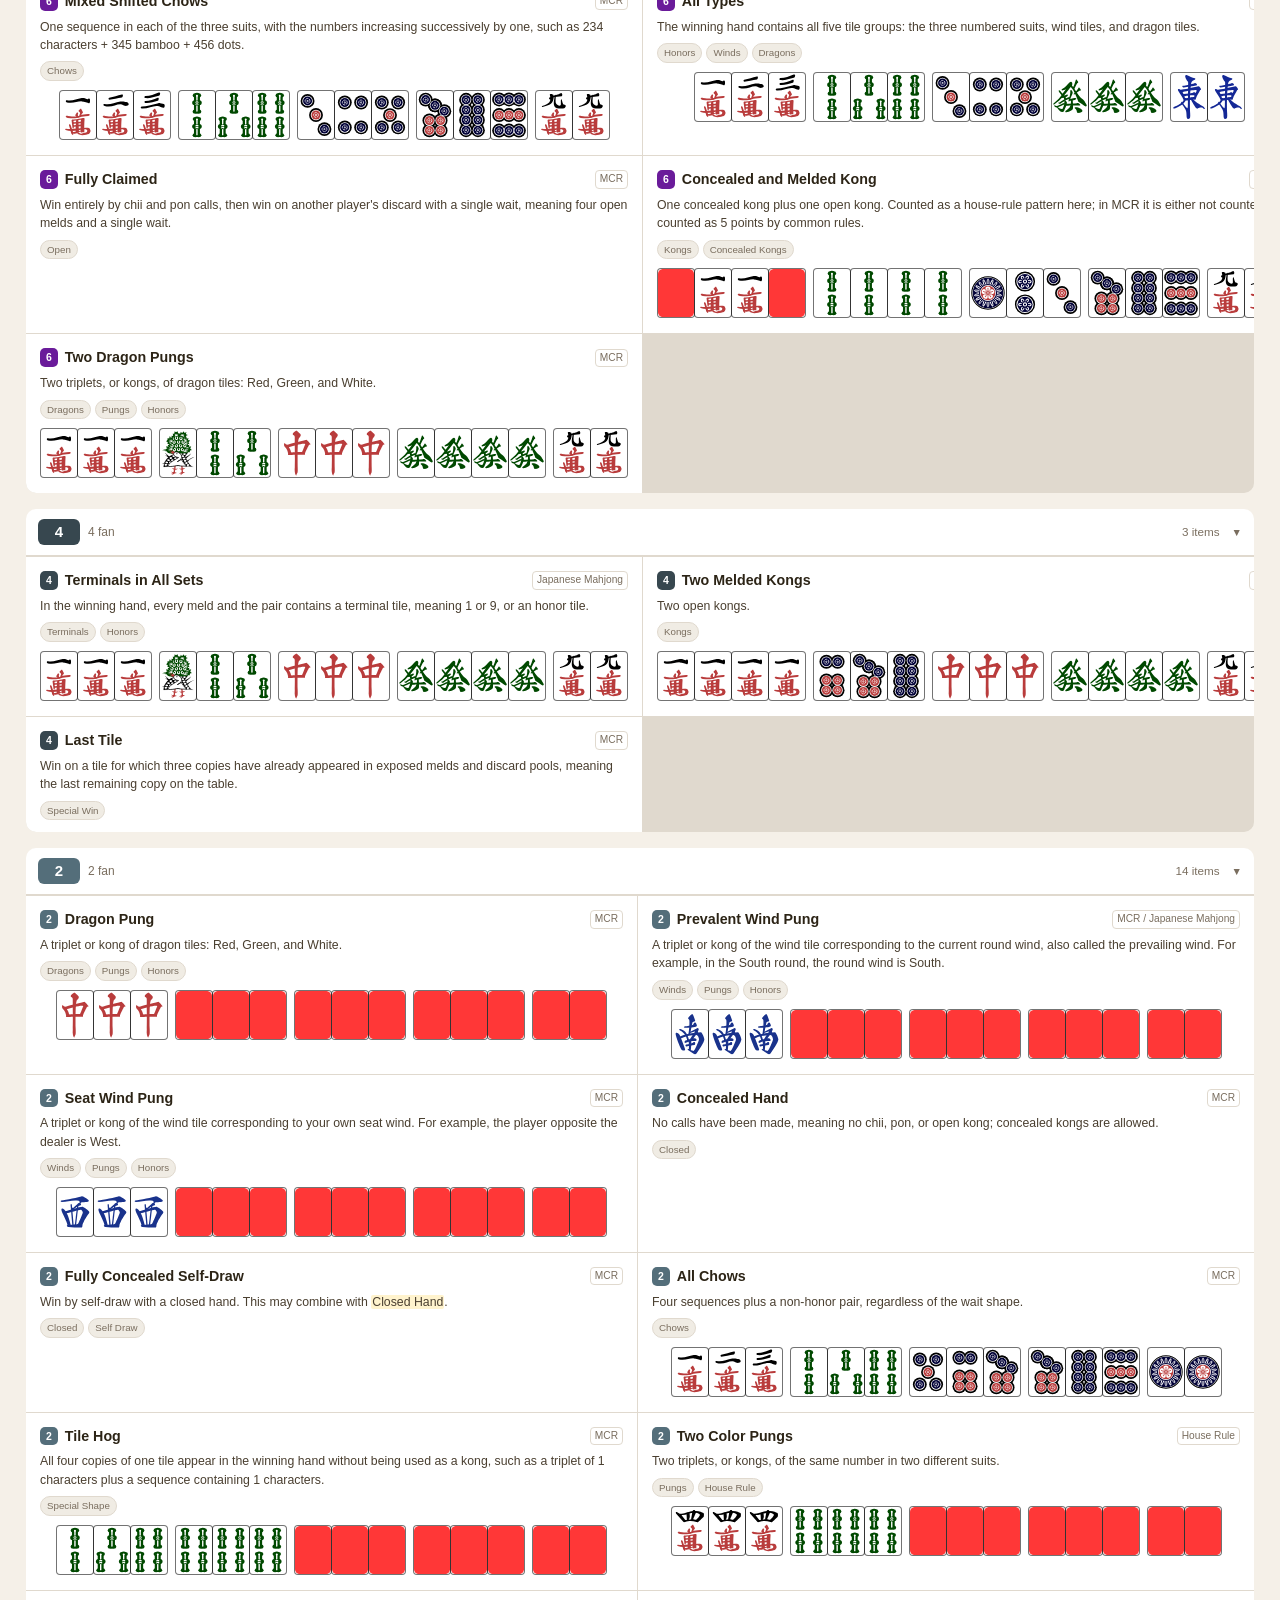
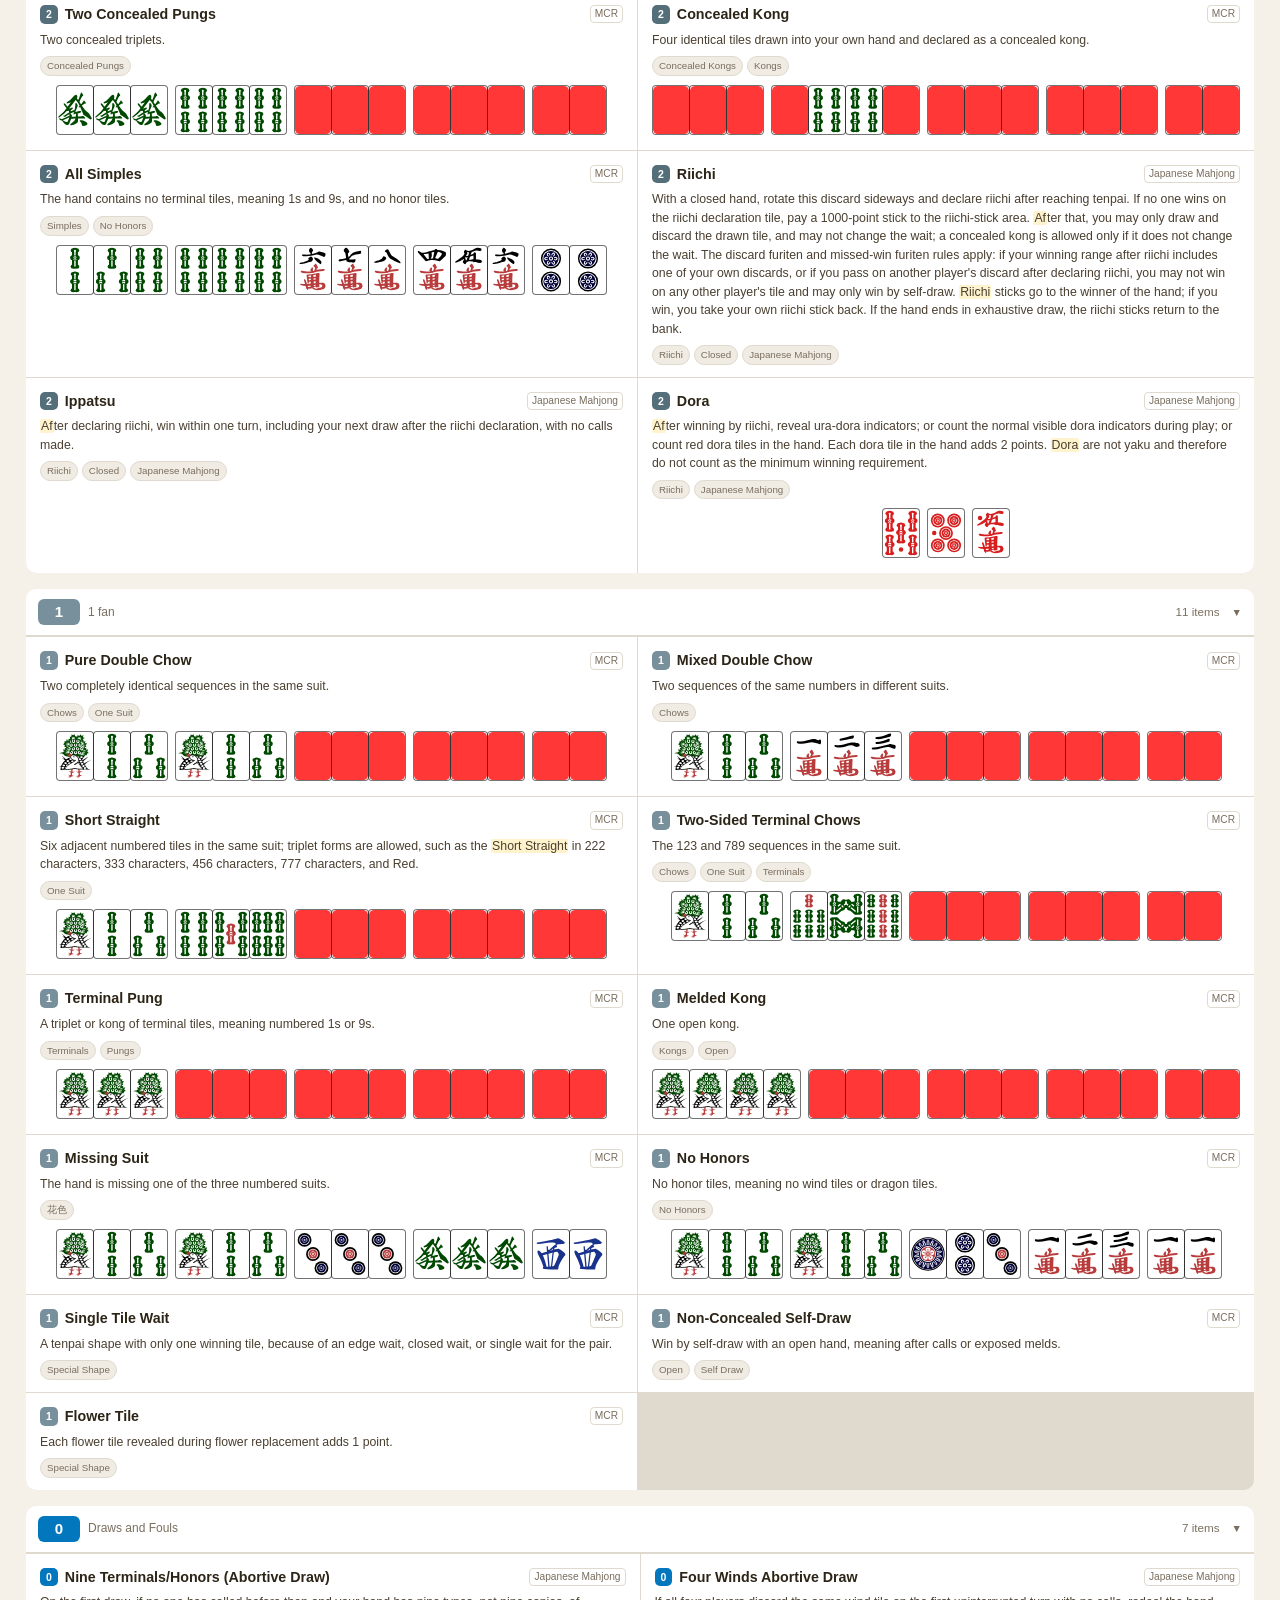
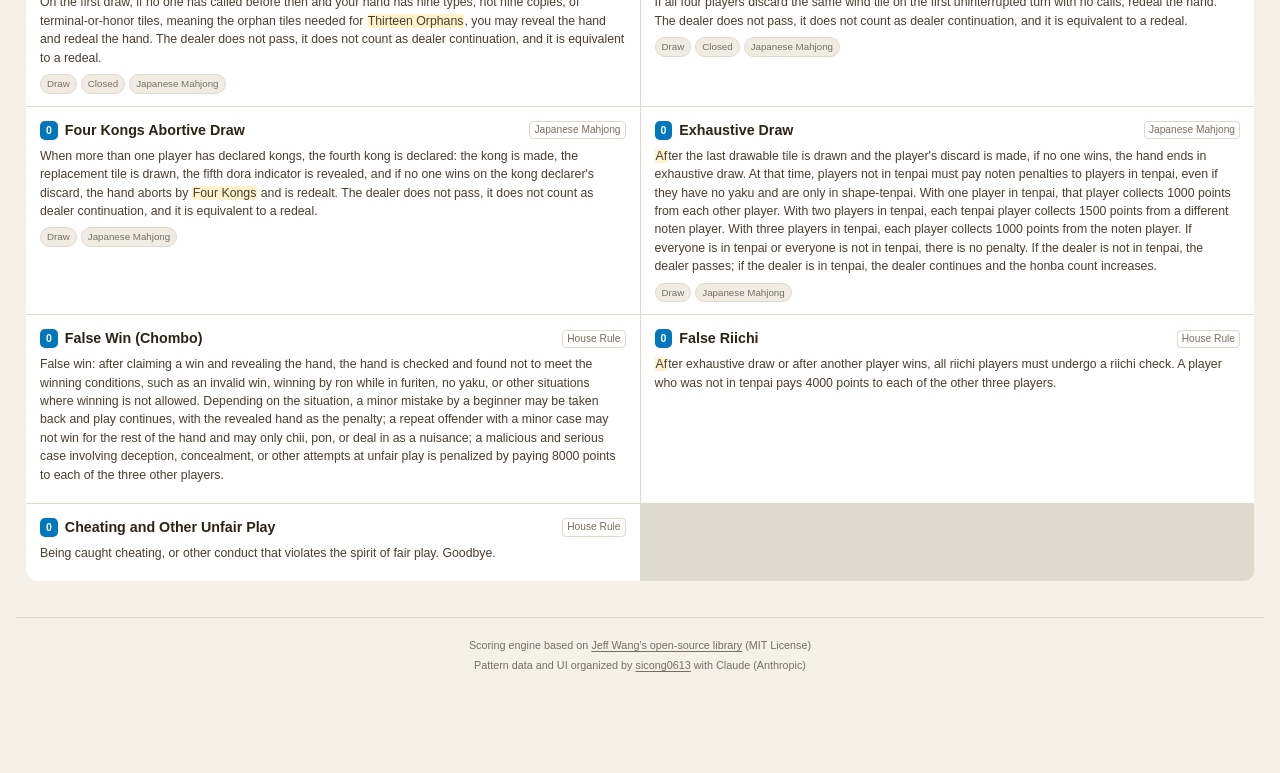
==== commit d4ae86d2: "Add open riichi ron penalty, fan-point table, and kokushi wuzhen popup - 明牌立直点炮固定 36,000 点（一倍溢满）：fan" ====
--- a/en/index.html
+++ b/en/index.html
@@ -181,12 +181,12 @@
   </footer>
 
   <script src="data/glossary_en.js?v=1"></script>
-  <script src="data/fans.js?v=7"></script>
+  <script src="data/fans.js?v=8"></script>
   <script src="data/fans_en.js?v=2"></script>
   <script src="data/wasm_name_map.js?v=3"></script>
   <script src="data/fan_calculator.js?v=3"></script>
   <script src="calculator.js?v=3"></script>
-  <script src="calc-ui.js?v=21"></script>
+  <script src="calc-ui.js?v=22"></script>
   <script src="script.js?v=4"></script>
 </body>
 </html>
